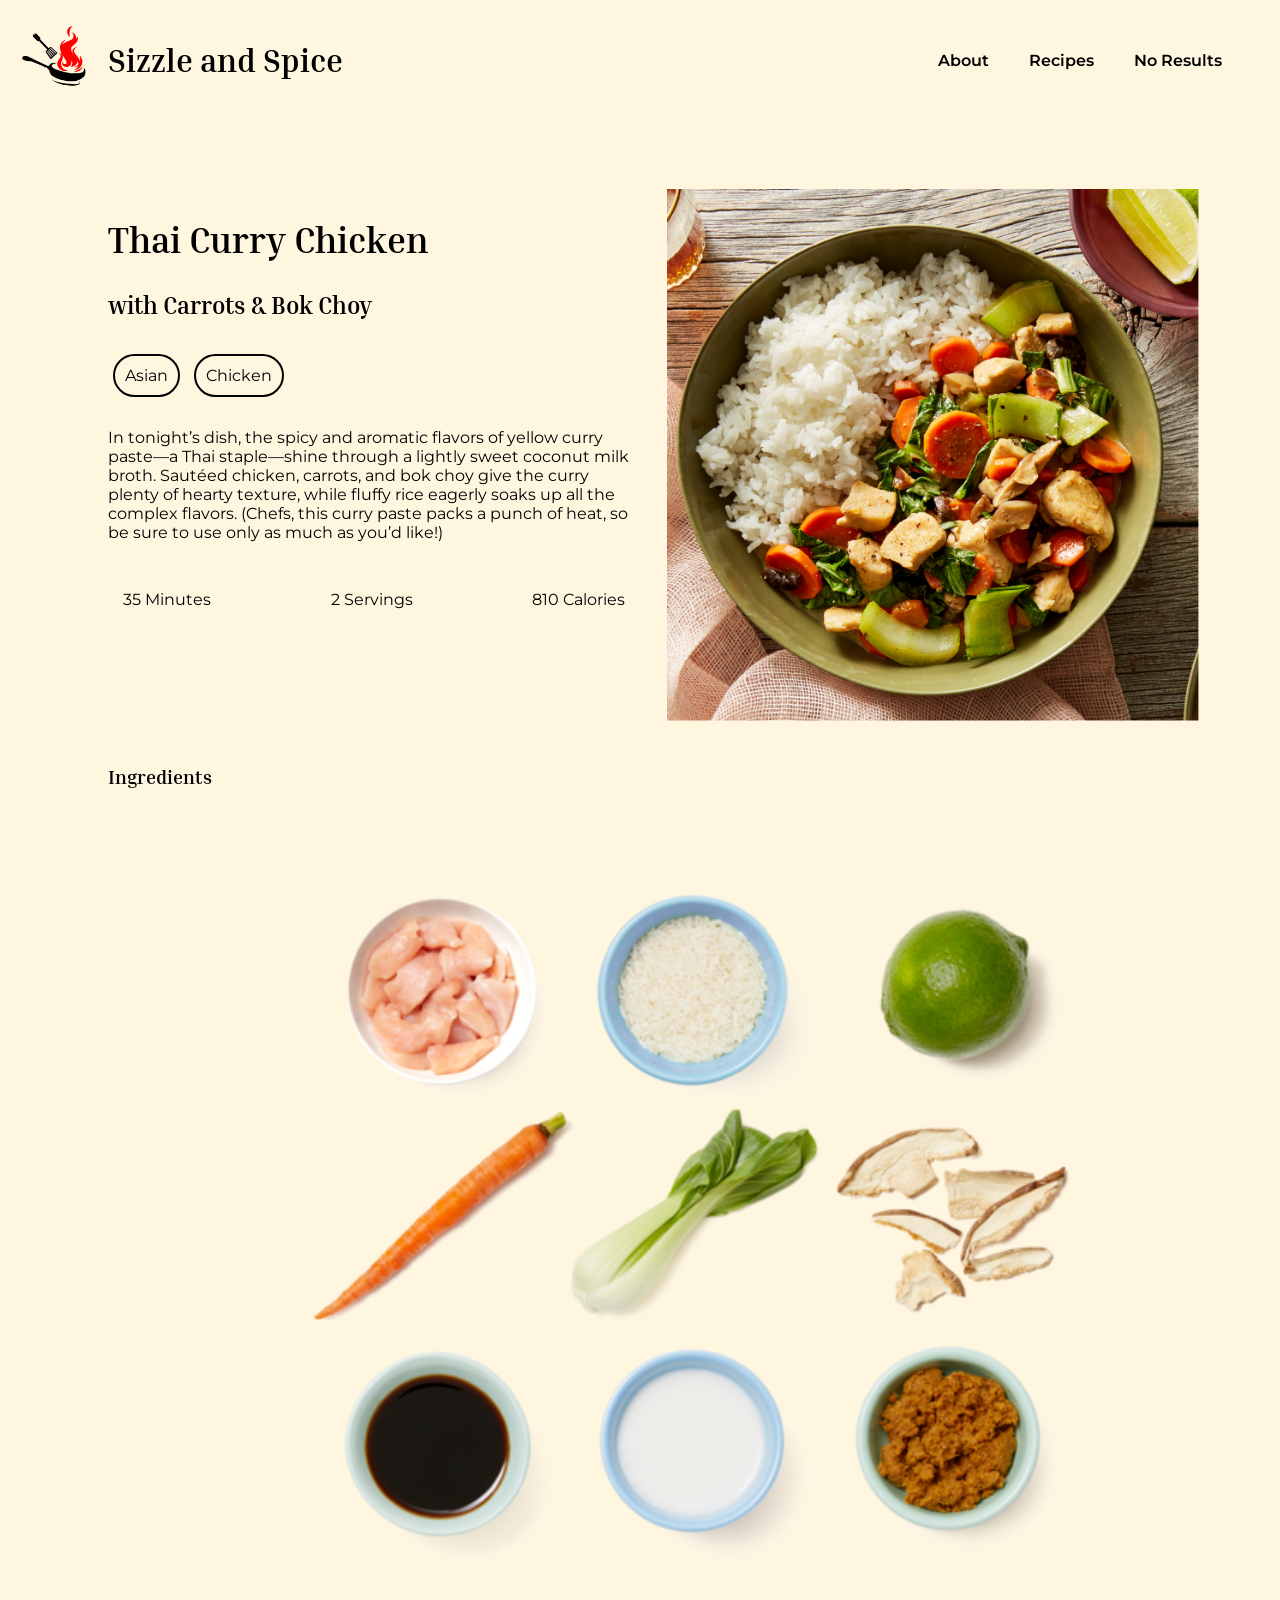
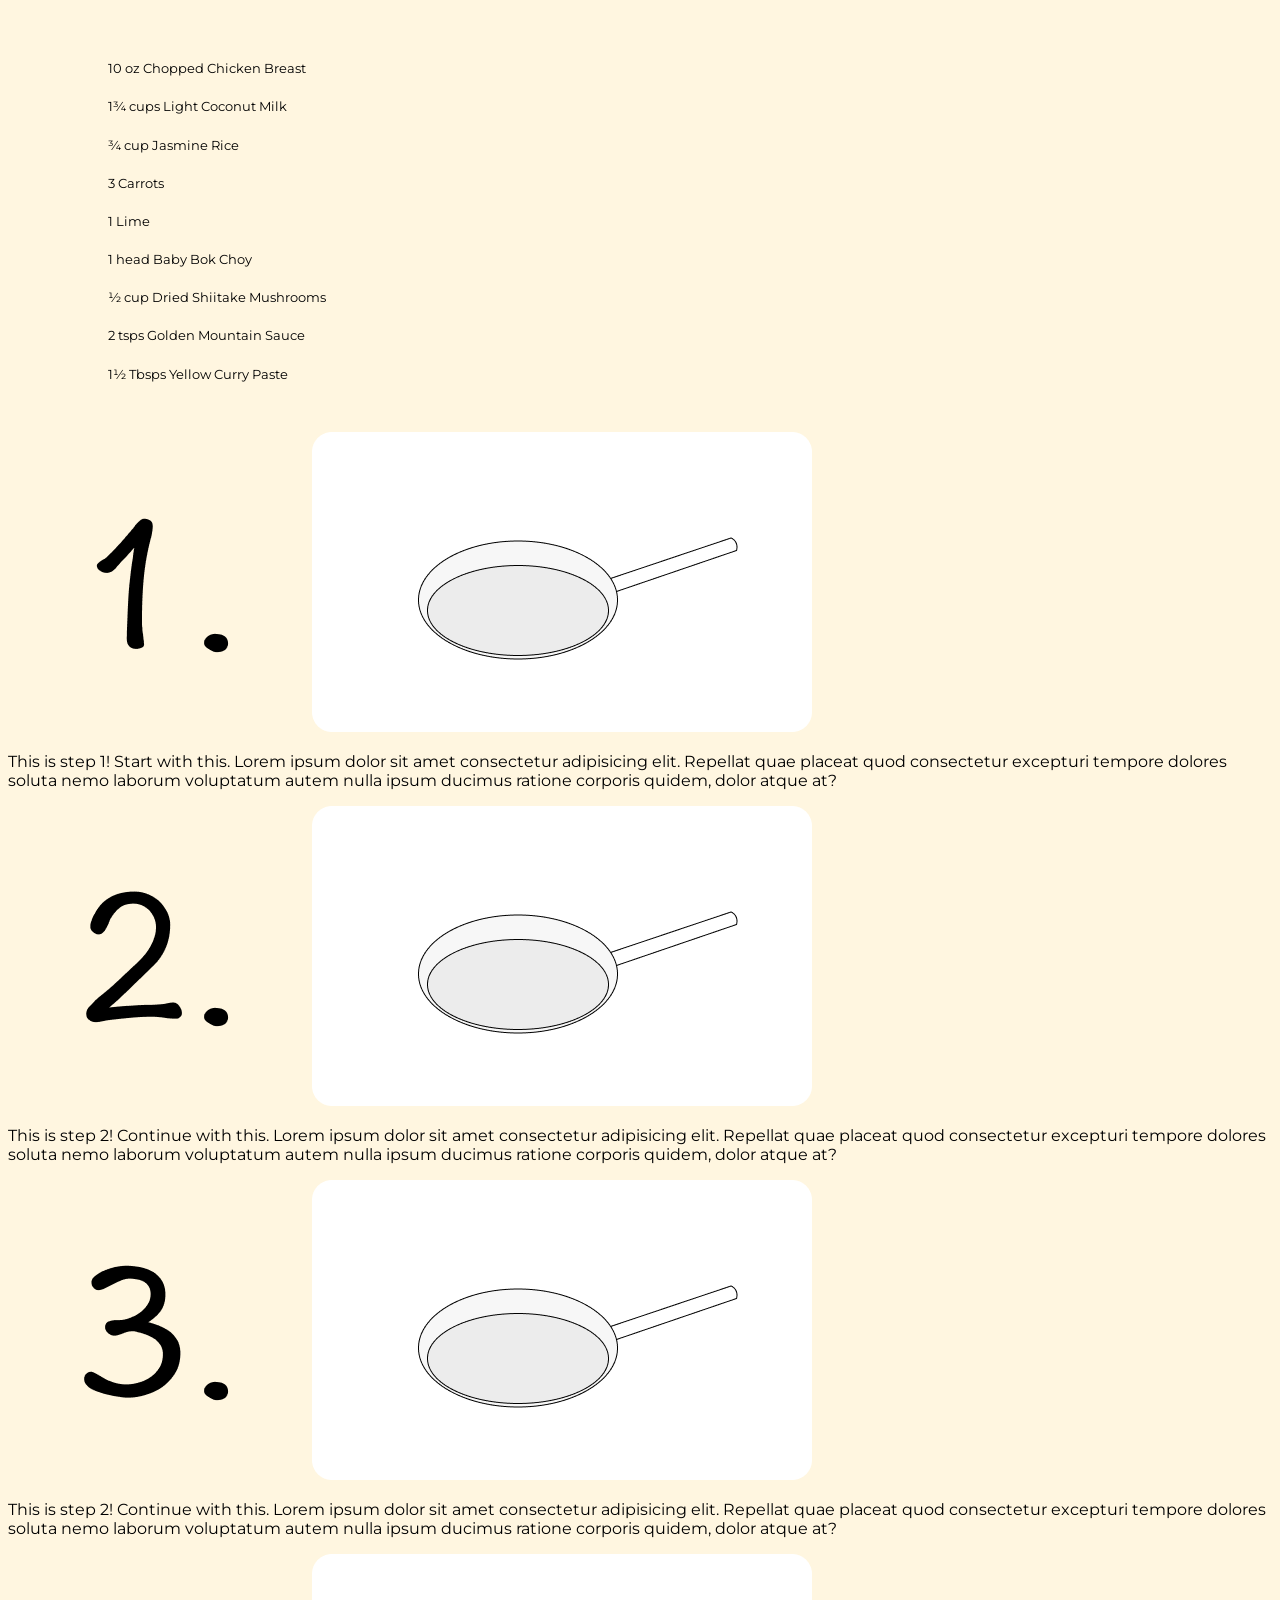
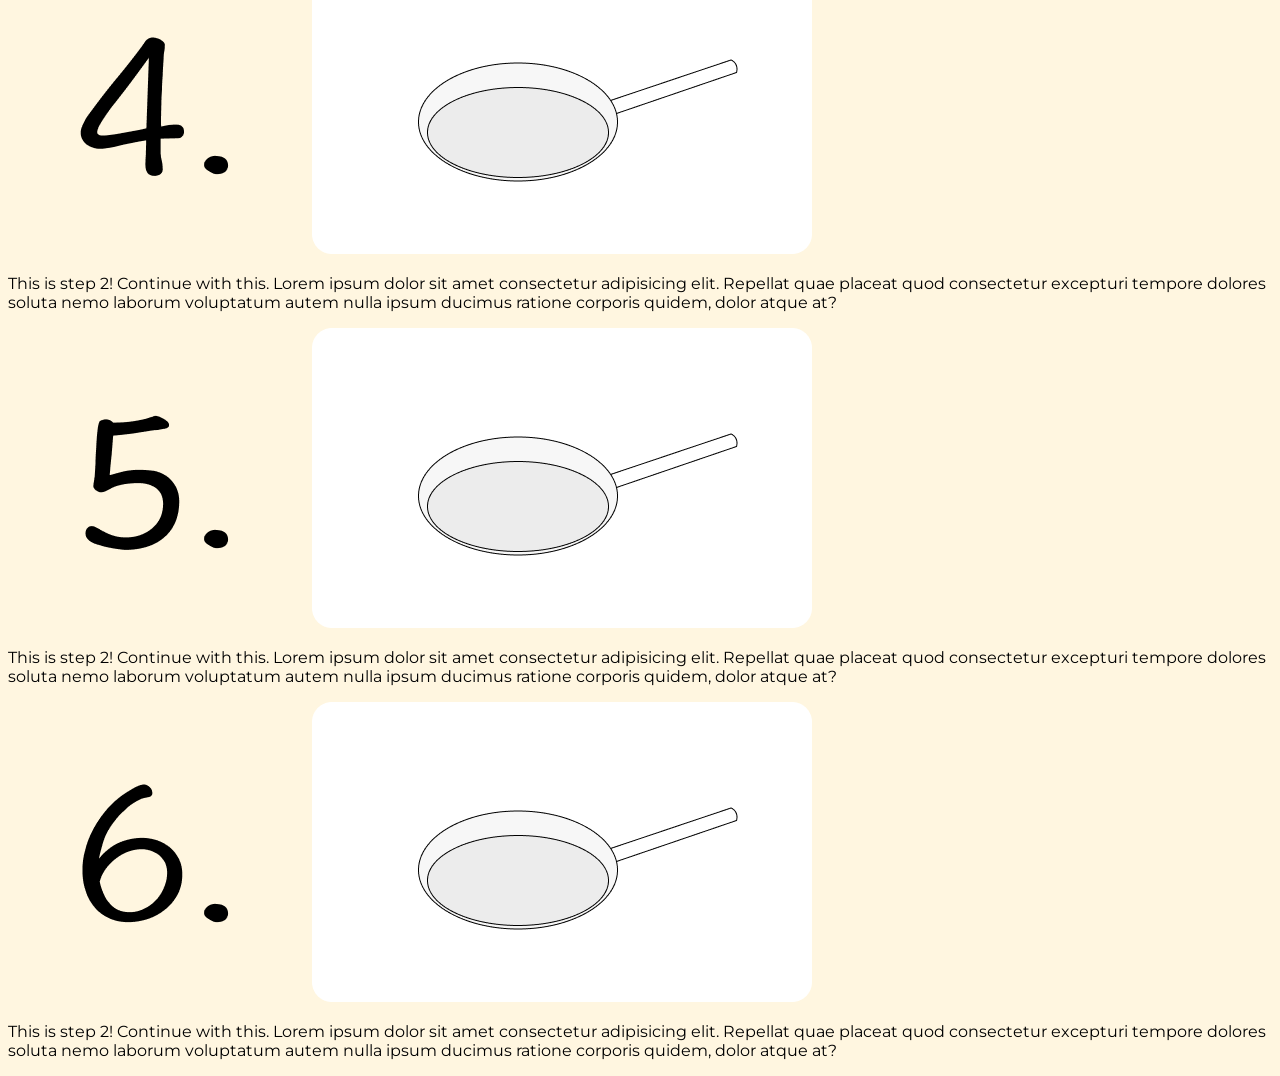
==== recipe.html @ 9b59d6c6 "update recipe.html" ====
<!DOCTYPE html>
<html lang="en">
<head>
    <meta charset="UTF-8">
    <meta name="viewport" content="width=device-width, initial-scale=1.0">
    <title>Recipe Page</title>
    <link rel="stylesheet" href="styles.css">
    <link rel="preconnect" href="https://fonts.googleapis.com">
    <link rel="preconnect" href="https://fonts.gstatic.com" crossorigin>
    <link href="https://fonts.googleapis.com/css2?family=Inria+Serif:ital,wght@0,300;0,400;0,700;1,300;1,400;1,700&family=Montserrat:ital,wght@0,100..900;1,100..900&family=Open+Sans:ital,wght@0,300..800;1,300..800&family=Raleway:ital,wght@0,100..900;1,100..900&family=Roboto:ital,wght@0,100;0,300;0,400;0,500;0,700;0,900;1,100;1,300;1,400;1,500;1,700;1,900&display=swap" rel="stylesheet">
</head>
<body>
    <header>
        <a href="index.html">
            <img src="assets/frying-pan-logo.png" alt="Website Logo" style="width:100px; height:auto;" class="logo">
        </a>
        <h1>Sizzle and Spice</h1>
        <nav>
            <a href="help.html">About</a>
            <a href="recipe.html">Recipes</a>
            <a href="search.html">No Results</a>
            <a href="filter"></a>
        </nav id="nav-menu">
        <button id="hamburger">
            <img src="assets/hamburger-menu.png" alt="Menu" style="width: 30px; height: 30px;">
        </button>
    </header>


    <section class="recipe-info">
        <div class="hero-and-info">
            <div class="side-info">
                <h1 class="title"> Thai Curry Chicken </h1>
                <h2 class="subtitle"> with Carrots & Bok Choy </h2>
                <h4 class="cuisine">Asian</h4>
                <h4 class="protein">Chicken</h4>
                <p class="description">In tonight’s dish, the spicy and aromatic flavors of yellow curry paste—a Thai staple—shine through a lightly sweet coconut milk broth. Sautéed chicken, carrots, and bok choy give the curry plenty of hearty texture, while fluffy rice eagerly soaks up all the complex flavors. (Chefs, this curry paste packs a punch of heat, so be sure to use only as much as you’d like!)</p>
                <div class="extra-info">
                    <h4>35 Minutes</h4>
                    <h4>2 Servings</h4>
                    <h4>810 Calories</h4>
                </div>
            </div>
            <img src="assets/Thai-Curry-Chicken-hi-res.jpg" alt="Thai-Curry-Chicken">
        </div>
        
        <div class="ingredients"></div>
            <h3>Ingredients</h3>
            <img src="assets/ingredients.png" alt="ingredients">
            <h5> 10 oz Chopped Chicken Breast </h5>
            <h5> 1¾ cups Light Coconut Milk </h5>
            <h5> ¾ cup Jasmine Rice </h5>
            <h5> 3 Carrots </h5>
            <h5> 1 Lime </h5>
            <h5> 1 head Baby Bok Choy </h5>
            <h5> ½ cup Dried Shiitake Mushrooms </h5>
            <h5> 2 tsps Golden Mountain Sauce </h5>
            <h5> 1½ Tbsps Yellow Curry Paste </h5>
        </div>
    </section>

    <section class="recipe-instructions">
        <div class="steps">
            <img src="assets/number-1.png" alt="step 1">
            <img src="assets/steps.png" alt="image of step">
            <p>
                This is step 1! Start with this.
                Lorem ipsum dolor sit amet consectetur adipisicing elit. Repellat quae placeat quod consectetur excepturi tempore dolores soluta nemo laborum voluptatum autem nulla ipsum ducimus ratione corporis quidem, dolor atque at?
            </p>
        </div>
        <div class="steps">
            <img src="assets/number-2.png" alt="step 2">
            <img src="assets/steps.png" alt="image of step">
            <p>
                This is step 2! Continue with this.
                Lorem ipsum dolor sit amet consectetur adipisicing elit. Repellat quae placeat quod consectetur excepturi tempore dolores soluta nemo laborum voluptatum autem nulla ipsum ducimus ratione corporis quidem, dolor atque at?
            </p>
        </div>
        <div class="steps">
            <img src="assets/number-3.png" alt="step 3">
            <img src="assets/steps.png" alt="image of step">
            <p>
                This is step 2! Continue with this.
                Lorem ipsum dolor sit amet consectetur adipisicing elit. Repellat quae placeat quod consectetur excepturi tempore dolores soluta nemo laborum voluptatum autem nulla ipsum ducimus ratione corporis quidem, dolor atque at?
            </p>
        </div>
        <div class="steps">
            <img src="assets/number-4.png" alt="step 4">
            <img src="assets/steps.png" alt="image of step">
            <p>
                This is step 2! Continue with this.
                Lorem ipsum dolor sit amet consectetur adipisicing elit. Repellat quae placeat quod consectetur excepturi tempore dolores soluta nemo laborum voluptatum autem nulla ipsum ducimus ratione corporis quidem, dolor atque at?
            </p>
        </div>
        <div>
            <img src="assets/number-5.png" alt="step 5">
            <img src="assets/steps.png" alt="image of step">
            <p>
                This is step 2! Continue with this.
                Lorem ipsum dolor sit amet consectetur adipisicing elit. Repellat quae placeat quod consectetur excepturi tempore dolores soluta nemo laborum voluptatum autem nulla ipsum ducimus ratione corporis quidem, dolor atque at?
            </p>
        </div>
        <div>
            <img src="assets/number-6.png" alt="step 6">
            <img src="assets/steps.png" alt="image of step">
            <p>
                This is step 2! Continue with this.
                Lorem ipsum dolor sit amet consectetur adipisicing elit. Repellat quae placeat quod consectetur excepturi tempore dolores soluta nemo laborum voluptatum autem nulla ipsum ducimus ratione corporis quidem, dolor atque at?
            </p>
        </div>
    </section>
    


</body>
</html>
---- styles.css ----
/* Fonts */
.inria-serif-light {
    font-family: "Inria Serif", serif;
    font-weight: 300;
    font-style: normal;
}
.inria-serif-regular {
    font-family: "Inria Serif", serif;
    font-weight: 400;
    font-style: normal;
}
.inria-serif-bold {
    font-family: "Inria Serif", serif;
    font-weight: 700;
    font-style: normal;
}
.inria-serif-light-italic {
    font-family: "Inria Serif", serif;
    font-weight: 300;
    font-style: italic;
}
.inria-serif-regular-italic {
    font-family: "Inria Serif", serif;
    font-weight: 400;
    font-style: italic;
}
.inria-serif-bold-italic {
    font-family: "Inria Serif", serif;
    font-weight: 700;
    font-style: italic;
}


/* Colors */
:root {
    --chili:#930808;
    --turmeric: #EFAB00;
    --saffron: #D06501;
    --rice: #FAFAFA;
    --charcoal: #2D2D2D;
    --pepper: #000000;
    --aloo: #FFF6E0;
}

/* Header or Website Framework */


/* Recipe Cards */

body {
    background-color: var(--aloo);

}

h1, h2, h3{
    font-family: "Inria Serif";
}

h4, h5, p, button {
    font-family: "Montserrat";
    font-weight: 400;
    /* font-family: "Roboto"; */
    /* font-family: "Raleway"; */
}

.recipe.row{
    display: grid;
    grid-template-rows: auto;
    justify-content: center;
    margin: 0 10px;
}
.recipe-card{
    border: 2px;
    color: var(--rice);
    font-family: "Inria";
    background-color: var(--turmeric);
    border-color: var(--chili);
    width: 300px;
    height: 400px;
    border-radius: 20px;
    box-shadow: 0px 8px 16px rgba(0, 0, 0, 0.2);
    display: grid;
    justify-items: center;
    margin: 
    /* display: flex;
    justify-content: center;
    flex-direction: column; 
    flex-wrap: wrap;*/
}

.recipe-card img {
    width: 100%;
    height: auto;
    border-radius: 20px;
    padding: 0px;
    /* if wanting border, make width 95% and padding 5px */
}

.recipe-card h3{
    font-size: 700;
}

.recipe-card-title {
    line-height: 5px;
}

.card-image img{
    width: 300px;
    height: auto;
}

button {
    background-color: var(--chili);
    color: var(--rice);
    border-color: var(--rice);
    border-radius: 20px;
    padding: 3%;
    /* display: flex;
    align-items: center;
    justify-content: center; */
}


header {
    color: var(--pepper);
    display: flex;
    justify-content: space-between;
    align-items: center;
    position: sticky;
}

nav {
    font-family: "Inria";
    text-decoration: none;
    display: flex;
    align-items: baseline;
    justify-content: flex-end;
    gap: 20px;
}

header h1 {
    display: flex;
    align-items: center;
}


header a {
    text-decoration: none; 
    font-family: "Montserrat";
    font-weight: 600;
    font-size: 700;
    color: var(--pepper);
}

header nav {
    display: flex;
    gap: 20px; /* Space between each link */
    margin-left: auto;
}

header nav a:hover {
    color: var(--chili);
}

header nav a {
    padding: 5px 10px;
    transition: color 0.2s ease;
}


#hamburger {
    background-color: var(--aloo);
    border-style: none;
    color: var(--rice);
    border-color: var(--rice);
    border-radius: 20px;
    padding: 3%;
    display: none;
    background: none;
    border: none;
    cursor: pointer;
}


#nav-menu {
    display: flex;
    gap: 20px;
    transition: max-height 0.3s ease-in-out;
    overflow: hidden;
    max-height: 100px; /* Set a max-height to restrict when open */
}

#nav-menu.collapsed {
    max-height: 0; /* Collapse the menu */
}

/* Media Queries */

/* Mobile view */
@media (max-width: 768px) {
    #hamburger {
        display: block;
    }

    #nav-menu {
        flex-direction: column; /* Stack links vertically */
        max-height: 0; /* Start collapsed */
    /* #nav-menu {
        display: none; /* Hide regular nav links on mobile */
        /* flex-direction: column; /* Stack links vertically */
        /* position: absolute;
        top: 60px;
        right: 0;
        background-color: white;
        padding: 10px;
        box-shadow: 0 2px 10px rgba(0, 0, 0, 0.1); */
    }

    #nav-menu.show {
      display: flex; /* Show menu when active */
    }

    nav a {
        padding: 10px 20px;
    }
}


/* Recipe HTML Page */

.recipe-info {
    /* background-color: var(--rice); */
    margin: 50px 100px;
}

/* Can I make these IDs or should I just keep these as Classes? */

.title {
    font-size: 36px;
    margin-top: none;
}

.subtitle {
    font-size: 24px;
}

.cuisine, .protein {
    border: 2px solid var(--pepper);
    padding: 10px;
    margin: 15px 5px;
    border-radius: 25px;
    display: inline-block;
    justify-self: center;
}

.description {

}

.recipe-info img{
    width: 100%;
    border-radius: 20px;
    height: auto;
    display: grid;
    /* justify-content: flex-end; */
    padding: 5%;
    /* margin: 0 32px 32px; */
}


.hero-and-info {
    display: grid;
    justify-content: space-between;
    grid-template-columns: 1fr 1fr;
}

.extra-info {
    display: flex;
    padding: 10px;
    margin: 15px 5px;
    justify-content: space-between;
}

.side-info {
    margin-top: 5%;
}
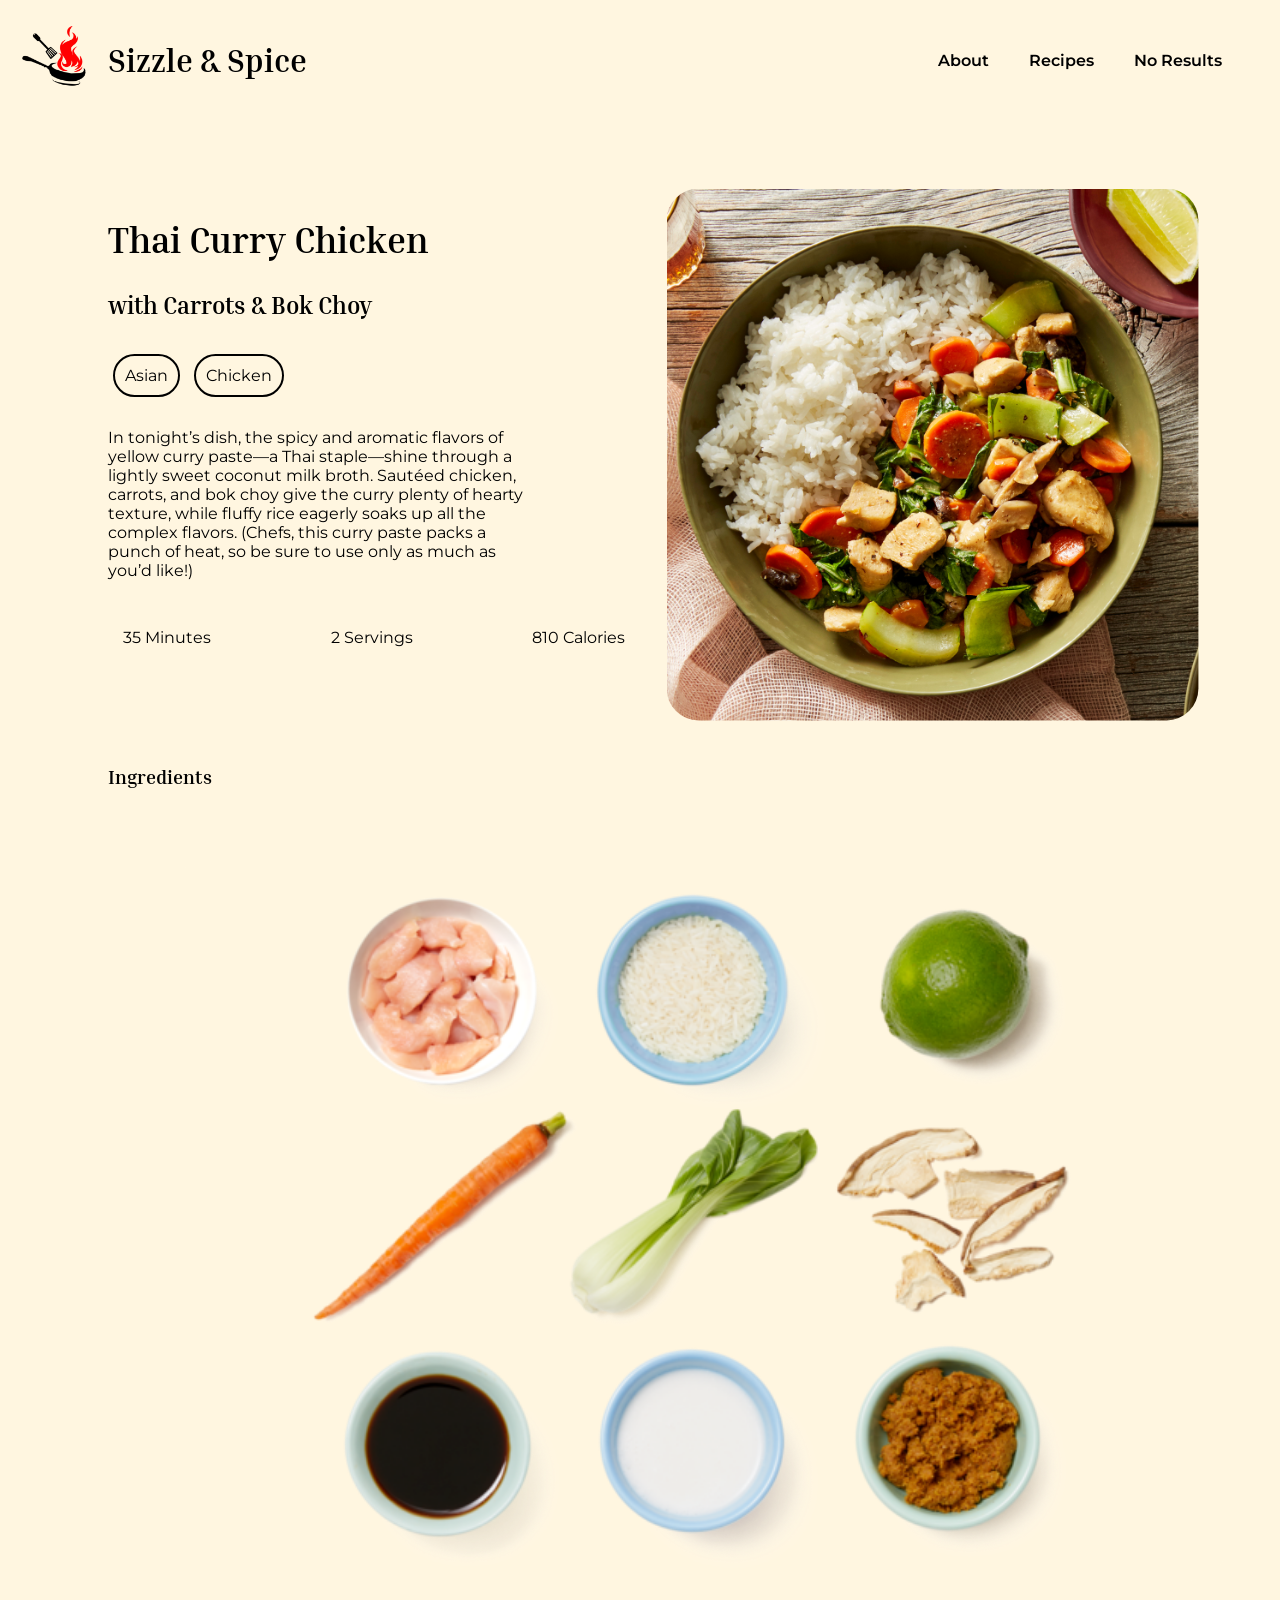
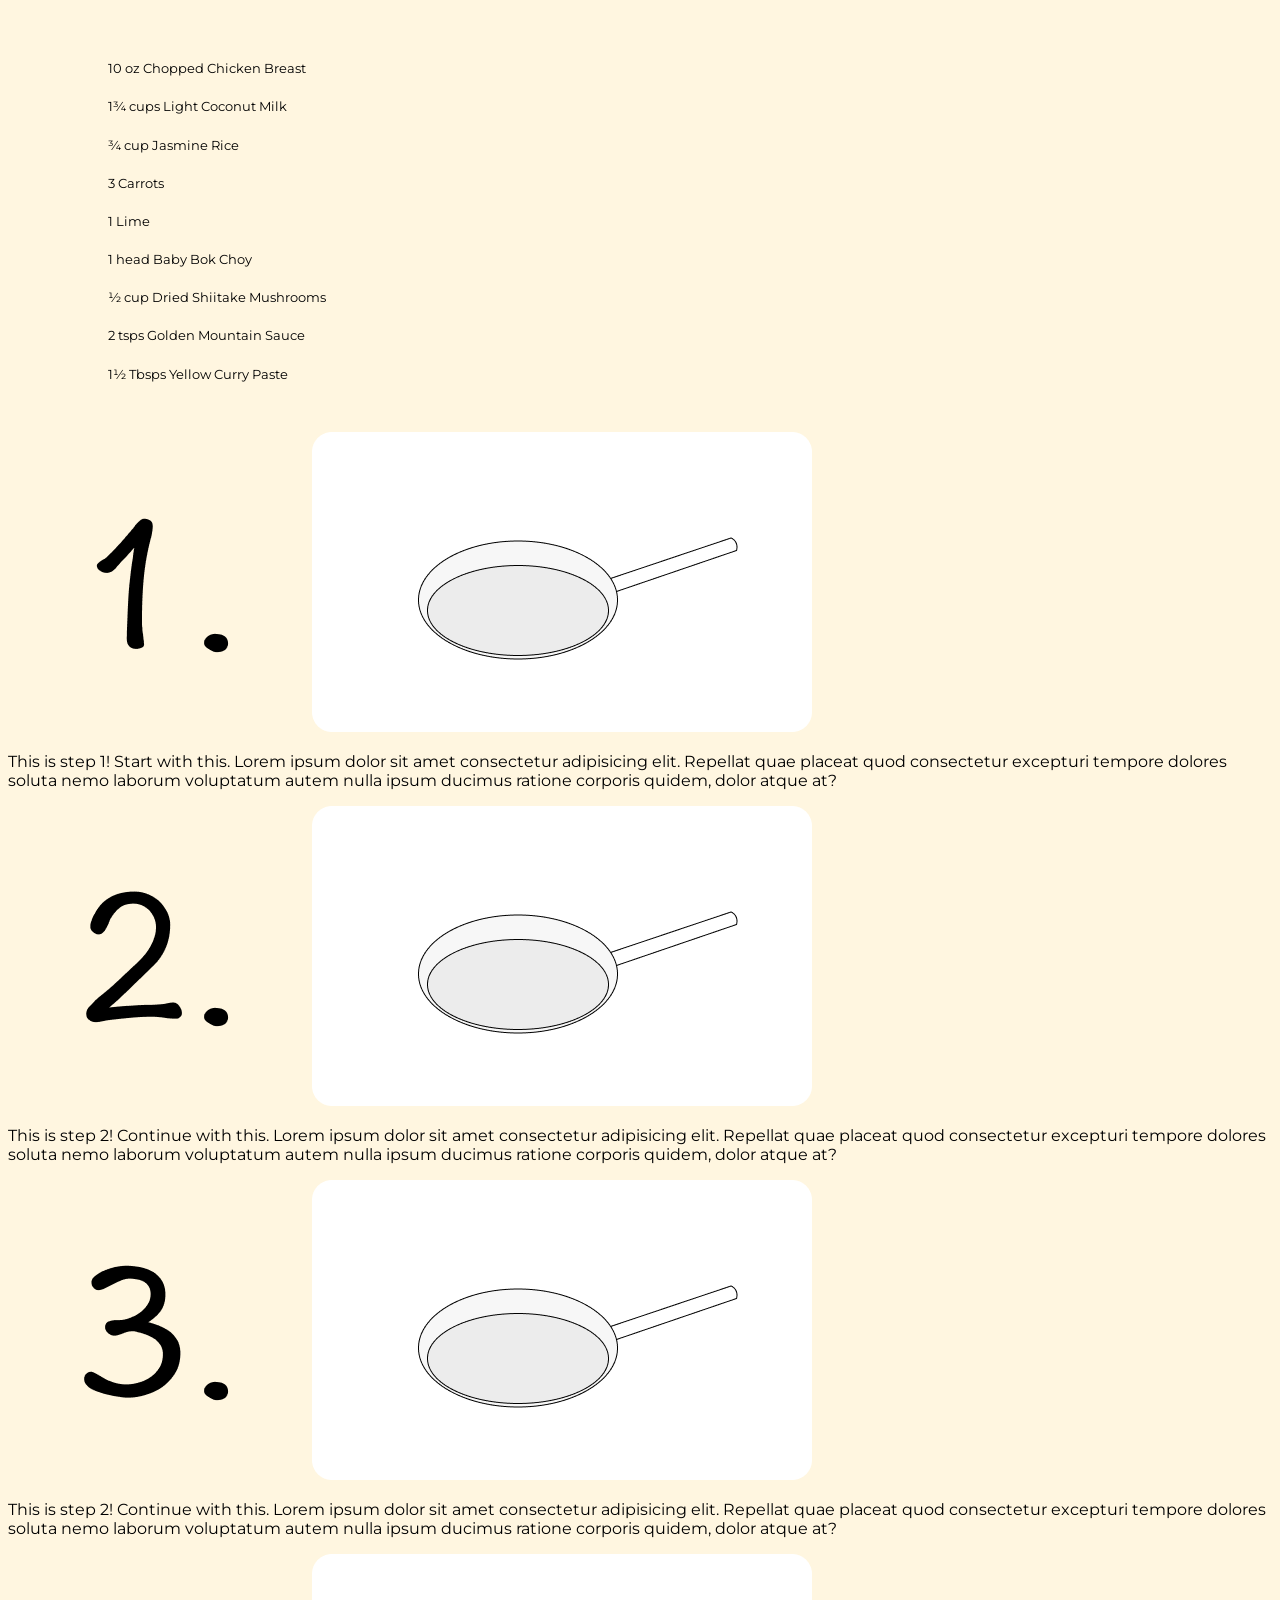
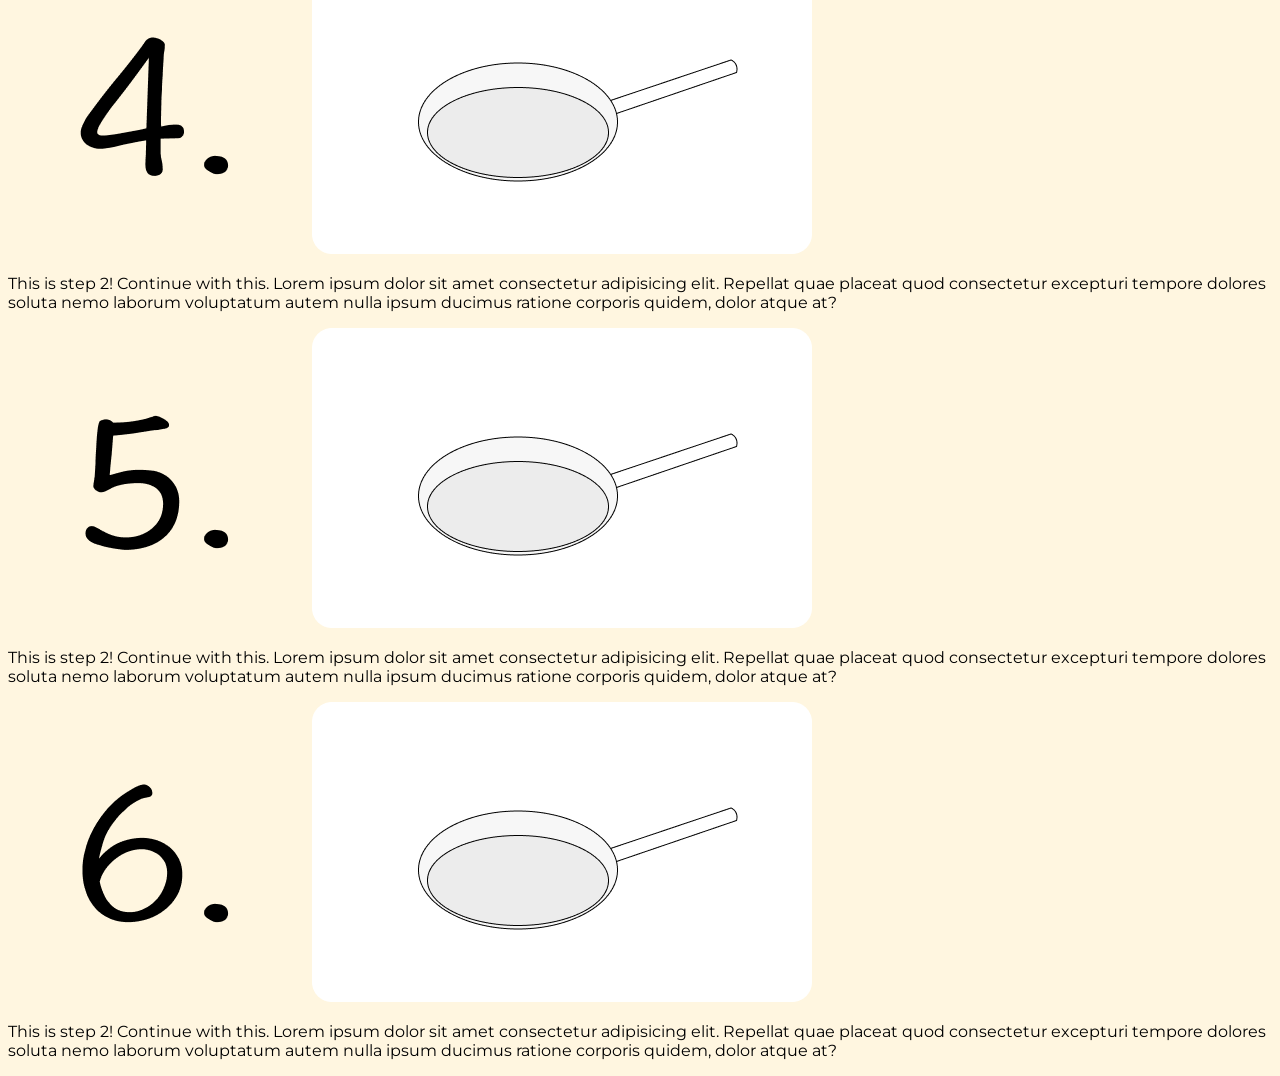
==== commit 805abee6: "update" ====
--- a/recipe.html
+++ b/recipe.html
@@ -14,7 +14,7 @@
         <a href="index.html">
             <img src="assets/frying-pan-logo.png" alt="Website Logo" style="width:100px; height:auto;" class="logo">
         </a>
-        <h1>Sizzle and Spice</h1>
+        <h1>Sizzle & Spice</h1>
         <nav>
             <a href="help.html">About</a>
             <a href="recipe.html">Recipes</a>
--- a/styles.css
+++ b/styles.css
@@ -254,12 +254,12 @@
 }
 
 .description {
-
+    margin-right: 20%;
 }
 
 .recipe-info img{
     width: 100%;
-    border-radius: 20px;
+    border-radius: 10%;
     height: auto;
     display: grid;
     /* justify-content: flex-end; */
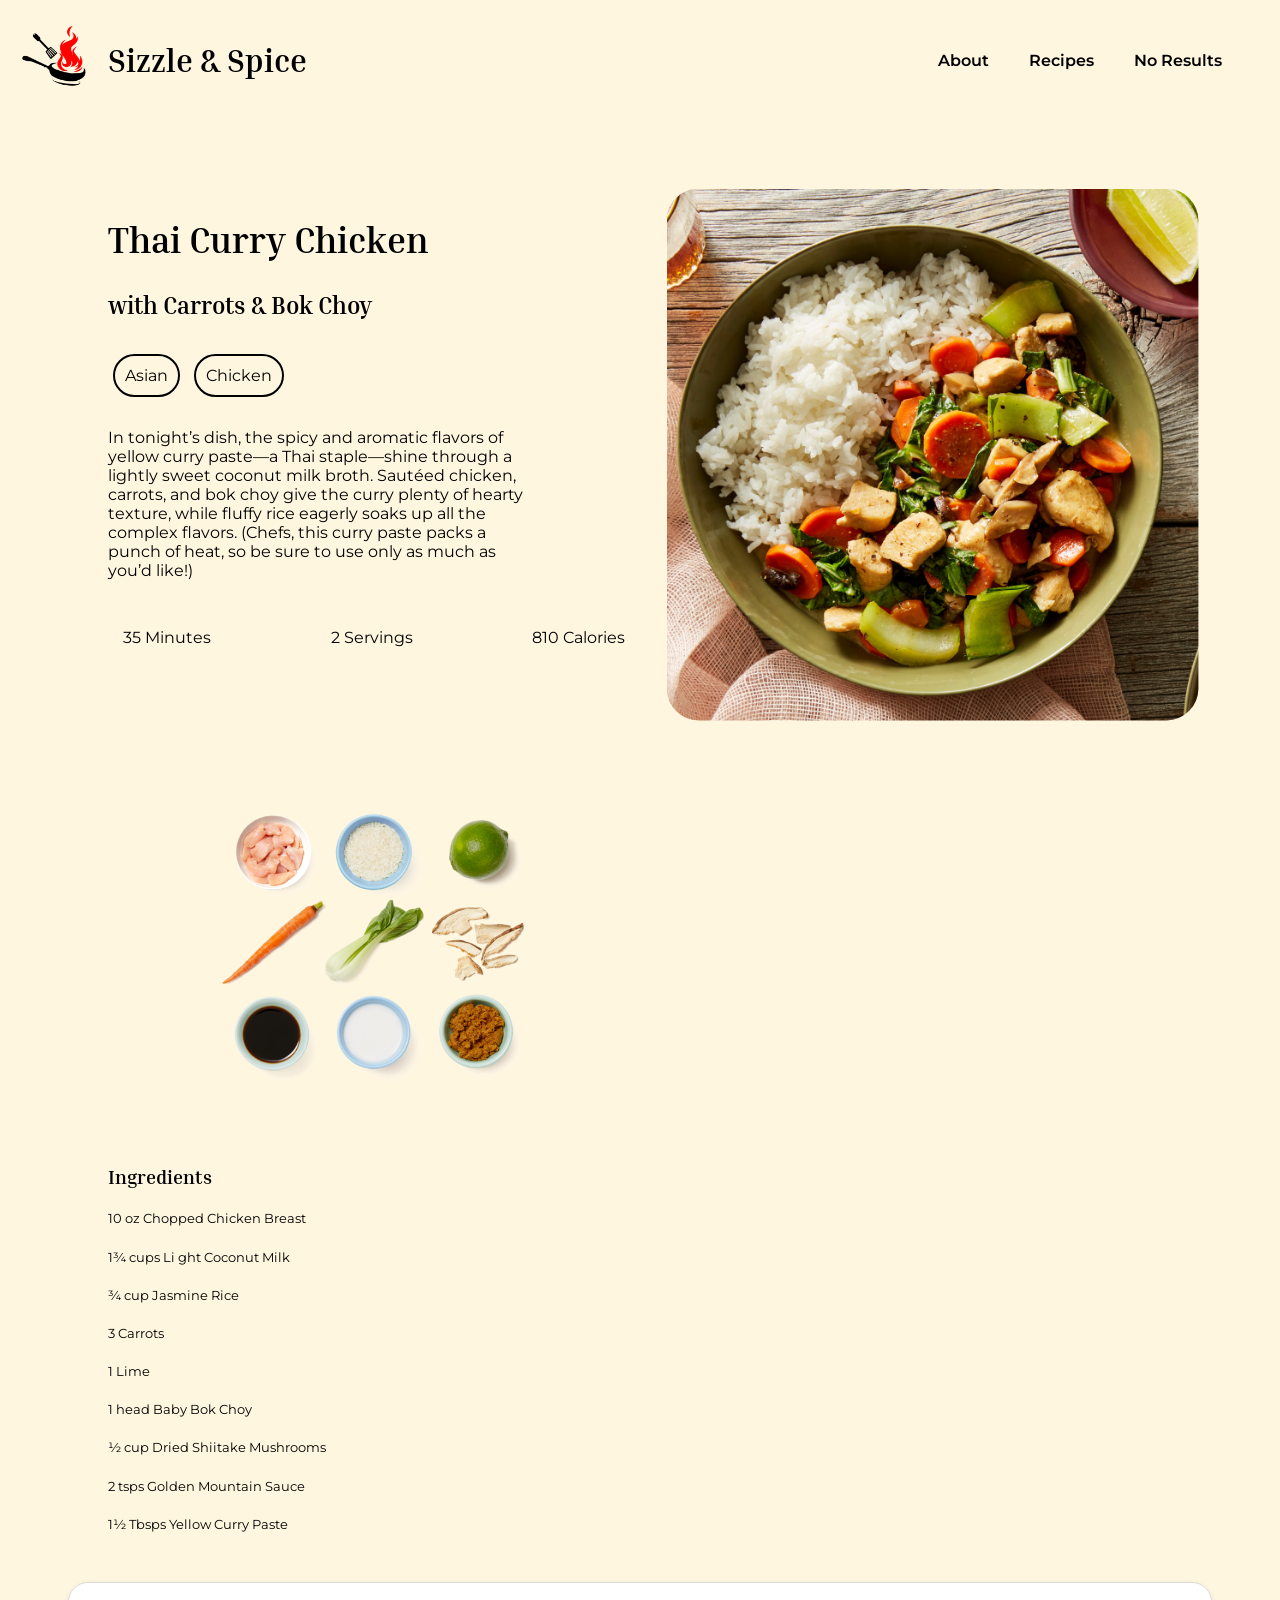
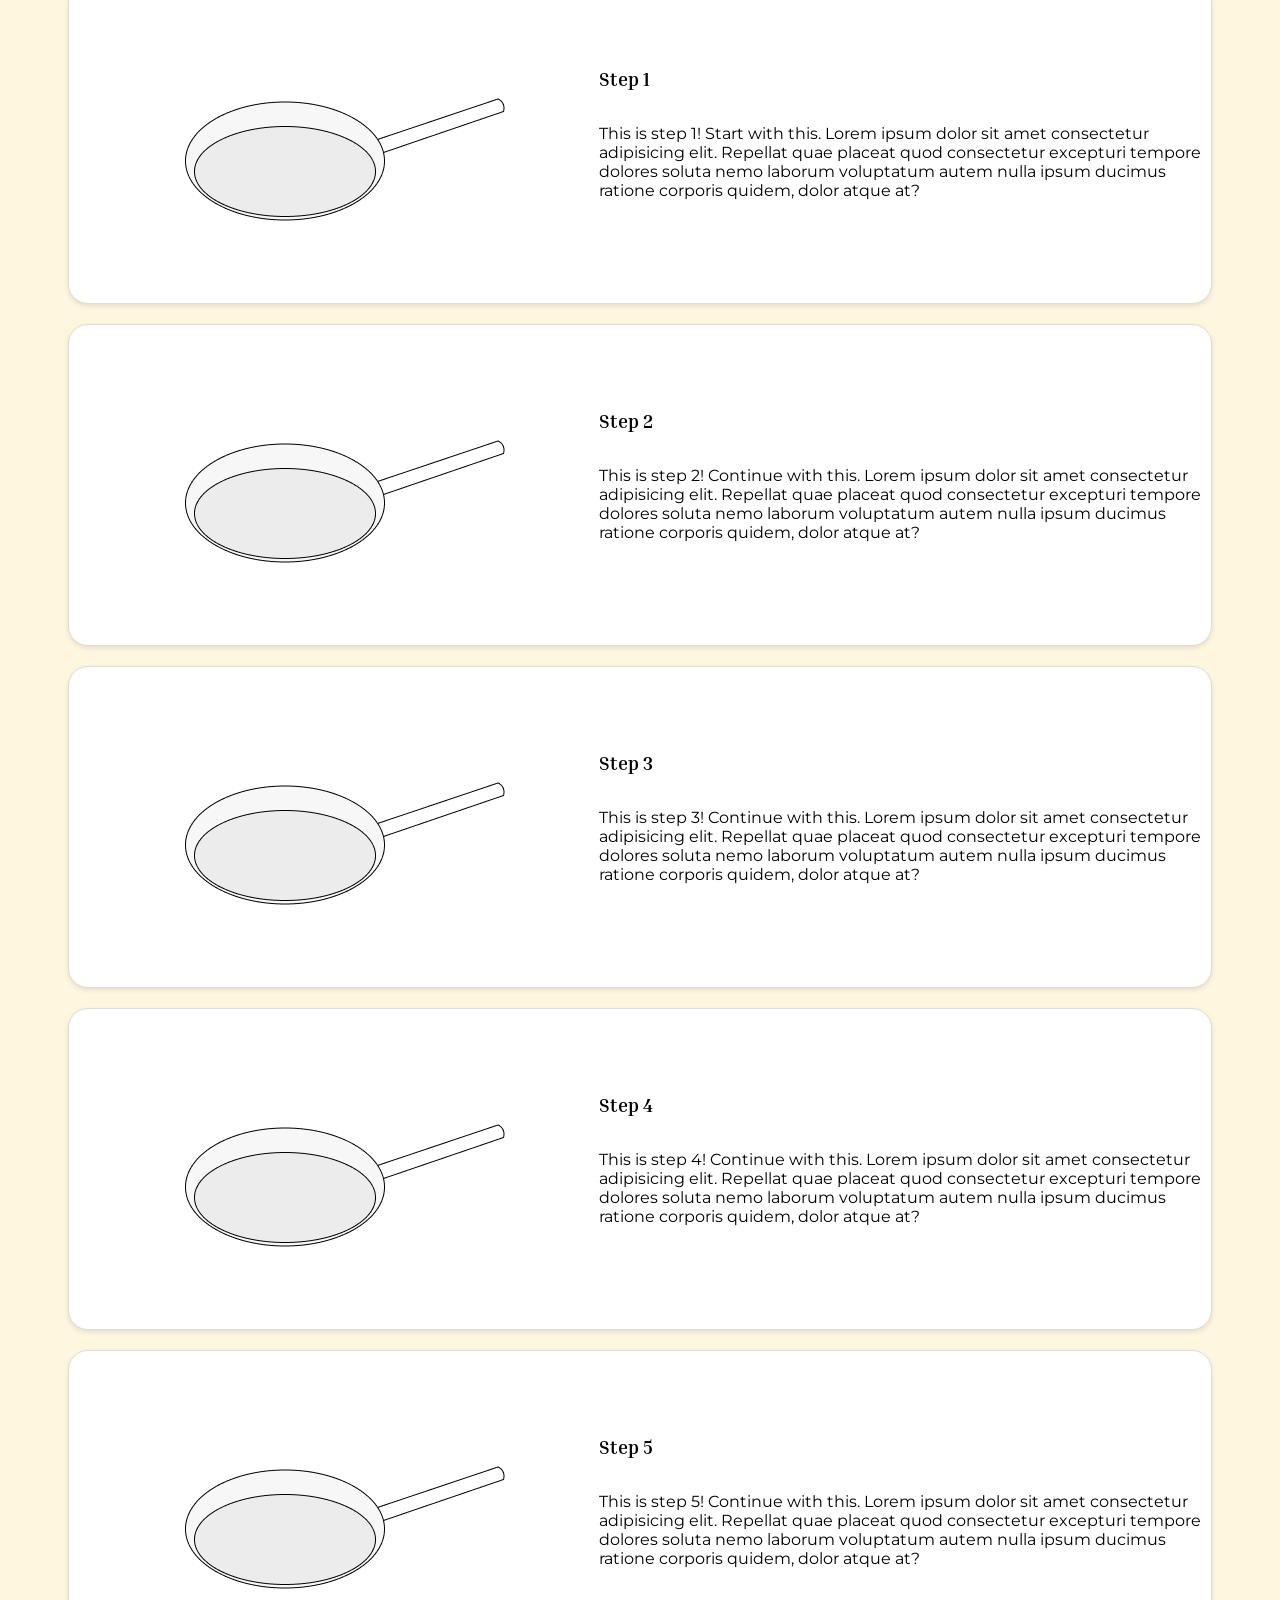
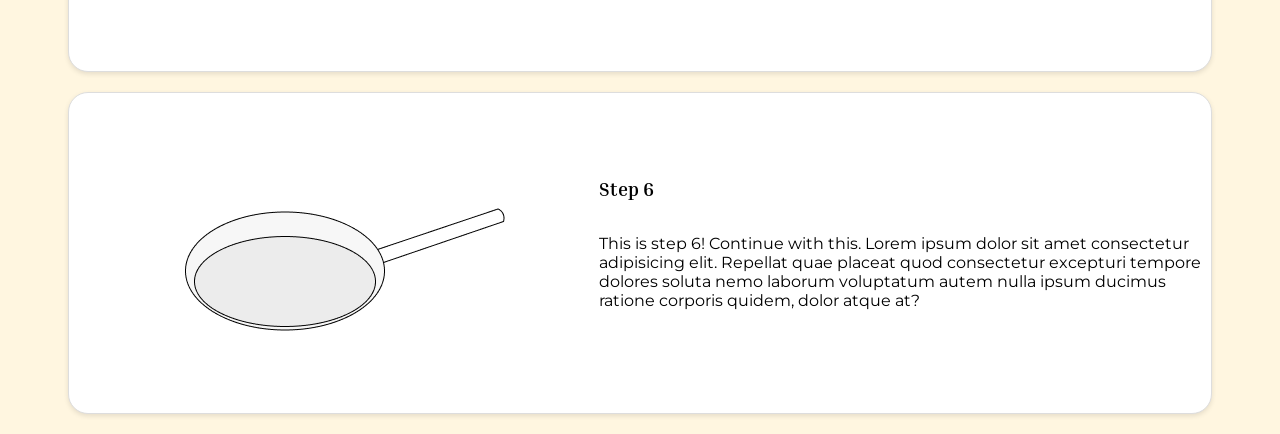
==== commit 1d4eabd4: "update recipe" ====
--- a/recipe.html
+++ b/recipe.html
@@ -44,73 +44,84 @@
             <img src="assets/Thai-Curry-Chicken-hi-res.jpg" alt="Thai-Curry-Chicken">
         </div>
         
-        <div class="ingredients"></div>
-            <h3>Ingredients</h3>
-            <img src="assets/ingredients.png" alt="ingredients">
-            <h5> 10 oz Chopped Chicken Breast </h5>
-            <h5> 1¾ cups Light Coconut Milk </h5>
-            <h5> ¾ cup Jasmine Rice </h5>
-            <h5> 3 Carrots </h5>
-            <h5> 1 Lime </h5>
-            <h5> 1 head Baby Bok Choy </h5>
-            <h5> ½ cup Dried Shiitake Mushrooms </h5>
-            <h5> 2 tsps Golden Mountain Sauce </h5>
-            <h5> 1½ Tbsps Yellow Curry Paste </h5>
+        <div class="hero-and-info"></div>
+            <div>
+                <img src="assets/ingredients.png" alt="ingredients" class="ing-image">
+            </div>
+            <div>
+                <h3>Ingredients</h3>
+                <h5> 10 oz Chopped Chicken Breast </h5>
+                <h5> 1¾ cups Li ght Coconut Milk </h5>
+                <h5> ¾ cup Jasmine Rice </h5>
+                <h5> 3 Carrots </h5>
+                <h5> 1 Lime </h5>
+                <h5> 1 head Baby Bok Choy </h5>
+                <h5> ½ cup Dried Shiitake Mushrooms </h5>
+                <h5> 2 tsps Golden Mountain Sauce </h5>
+                <h5> 1½ Tbsps Yellow Curry Paste </h5>
+            </div>
         </div>
     </section>
-
     <section class="recipe-instructions">
         <div class="steps">
-            <img src="assets/number-1.png" alt="step 1">
             <img src="assets/steps.png" alt="image of step">
-            <p>
-                This is step 1! Start with this.
-                Lorem ipsum dolor sit amet consectetur adipisicing elit. Repellat quae placeat quod consectetur excepturi tempore dolores soluta nemo laborum voluptatum autem nulla ipsum ducimus ratione corporis quidem, dolor atque at?
-            </p>
+            <div class="text-content">
+                <h3>Step 1</h3>
+                <p>
+                    This is step 1! Start with this.
+                    Lorem ipsum dolor sit amet consectetur adipisicing elit. Repellat quae placeat quod consectetur excepturi tempore dolores soluta nemo laborum voluptatum autem nulla ipsum ducimus ratione corporis quidem, dolor atque at?
+                </p>
+            </div>
         </div>
         <div class="steps">
-            <img src="assets/number-2.png" alt="step 2">
             <img src="assets/steps.png" alt="image of step">
-            <p>
-                This is step 2! Continue with this.
-                Lorem ipsum dolor sit amet consectetur adipisicing elit. Repellat quae placeat quod consectetur excepturi tempore dolores soluta nemo laborum voluptatum autem nulla ipsum ducimus ratione corporis quidem, dolor atque at?
-            </p>
+            <div class="text-content">
+                <h3>Step 2</h3>
+                <p>
+                    This is step 2! Continue with this.
+                    Lorem ipsum dolor sit amet consectetur adipisicing elit. Repellat quae placeat quod consectetur excepturi tempore dolores soluta nemo laborum voluptatum autem nulla ipsum ducimus ratione corporis quidem, dolor atque at?
+                </p>
+            </div>
         </div>
         <div class="steps">
-            <img src="assets/number-3.png" alt="step 3">
             <img src="assets/steps.png" alt="image of step">
-            <p>
-                This is step 2! Continue with this.
-                Lorem ipsum dolor sit amet consectetur adipisicing elit. Repellat quae placeat quod consectetur excepturi tempore dolores soluta nemo laborum voluptatum autem nulla ipsum ducimus ratione corporis quidem, dolor atque at?
-            </p>
+            <div class="text-content">
+                <h3>Step 3</h3>
+                <p>
+                    This is step 3! Continue with this.
+                    Lorem ipsum dolor sit amet consectetur adipisicing elit. Repellat quae placeat quod consectetur excepturi tempore dolores soluta nemo laborum voluptatum autem nulla ipsum ducimus ratione corporis quidem, dolor atque at?
+                </p>
+            </div>
         </div>
         <div class="steps">
-            <img src="assets/number-4.png" alt="step 4">
             <img src="assets/steps.png" alt="image of step">
-            <p>
-                This is step 2! Continue with this.
-                Lorem ipsum dolor sit amet consectetur adipisicing elit. Repellat quae placeat quod consectetur excepturi tempore dolores soluta nemo laborum voluptatum autem nulla ipsum ducimus ratione corporis quidem, dolor atque at?
-            </p>
+            <div class="text-content">
+                <h3>Step 4</h3>
+                <p>
+                    This is step 4! Continue with this.
+                    Lorem ipsum dolor sit amet consectetur adipisicing elit. Repellat quae placeat quod consectetur excepturi tempore dolores soluta nemo laborum voluptatum autem nulla ipsum ducimus ratione corporis quidem, dolor atque at?
+                </p>
+            </div>
         </div>
-        <div>
-            <img src="assets/number-5.png" alt="step 5">
+        <div class="steps">
             <img src="assets/steps.png" alt="image of step">
-            <p>
-                This is step 2! Continue with this.
-                Lorem ipsum dolor sit amet consectetur adipisicing elit. Repellat quae placeat quod consectetur excepturi tempore dolores soluta nemo laborum voluptatum autem nulla ipsum ducimus ratione corporis quidem, dolor atque at?
-            </p>
+            <div class="text-content">
+                <h3>Step 5</h3>
+                <p>
+                    This is step 5! Continue with this.
+                    Lorem ipsum dolor sit amet consectetur adipisicing elit. Repellat quae placeat quod consectetur excepturi tempore dolores soluta nemo laborum voluptatum autem nulla ipsum ducimus ratione corporis quidem, dolor atque at?
+                </p>
+            </div>
         </div>
-        <div>
-            <img src="assets/number-6.png" alt="step 6">
+        <div class="steps">
             <img src="assets/steps.png" alt="image of step">
-            <p>
-                This is step 2! Continue with this.
-                Lorem ipsum dolor sit amet consectetur adipisicing elit. Repellat quae placeat quod consectetur excepturi tempore dolores soluta nemo laborum voluptatum autem nulla ipsum ducimus ratione corporis quidem, dolor atque at?
-            </p>
+            <div class="text-content">
+                <h3>Step 6</h3>
+                <p>
+                    This is step 6! Continue with this.
+                    Lorem ipsum dolor sit amet consectetur adipisicing elit. Repellat quae placeat quod consectetur excepturi tempore dolores soluta nemo laborum voluptatum autem nulla ipsum ducimus ratione corporis quidem, dolor atque at?
+                </p>
+            </div>
         </div>
     </section>
-    
-
-
-</body>
-</html>+    
--- a/styles.css
+++ b/styles.css
@@ -225,6 +225,11 @@
     }
 }
 
+@media (max-width: 768px) {
+    .recipes-content {
+        grid-template-columns: 1fr; /* Stacks into one column on smaller screens */
+    }
+}
 
 /* Recipe HTML Page */
 
@@ -257,7 +262,7 @@
     margin-right: 20%;
 }
 
-.recipe-info img{
+.hero-and-info img{
     width: 100%;
     border-radius: 10%;
     height: auto;
@@ -283,4 +288,60 @@
 
 .side-info {
     margin-top: 5%;
+}
+
+.ingredients {
+    display: grid;
+    grid-template-columns: 1fr 1fr;
+    gap: 20px;
+}
+
+.ing-image{
+    width: 40%;
+    border-radius: 10%;
+    height: auto;
+    padding: 5%;
+}
+
+
+
+.recipe-instructions {
+    display: grid; /* Use grid layout to manage the steps */
+    gap: 20px; /* Space between each step */
+    margin: 20px 0; /* Margin above and below the section */
+}
+
+.steps {
+    display: flex; /* Use flexbox for each step */
+    align-items: flex-start; /* Align items at the start */
+    border: 1px solid #ddd; /* Optional: border around each step */
+    border-radius: 20px; /* Rounded corners */
+    padding: 10px; /* Padding inside each step */
+    background-color: #fff; /* White background for each step */
+    box-shadow: 0 2px 5px rgba(0, 0, 0, 0.1); /* Optional: shadow for depth */
+    margin: 0 60px;
+}
+
+.steps img {
+    width: 50%; /* Set width for step images */
+    height: auto; /* Maintain aspect ratio */
+    margin-right: 20px; /* Space between the image and text */
+}
+
+.text-content {
+    display: flex; /* Allow h3 and p to stack vertically */
+    flex-direction: column; /* Stack h3 and p vertically */
+    margin-top: 5%;
+}
+
+@media (max-width: 600px) {
+    .steps {
+        flex-direction: column; /* Stack image above text for smaller screens */
+        align-items: center; /* Center align for smaller screens */
+    }
+
+    .steps img {
+        margin-right: 0; /* Remove right margin on smaller screens */
+        margin-bottom: 10px; /* Space below the image */
+    }
 }
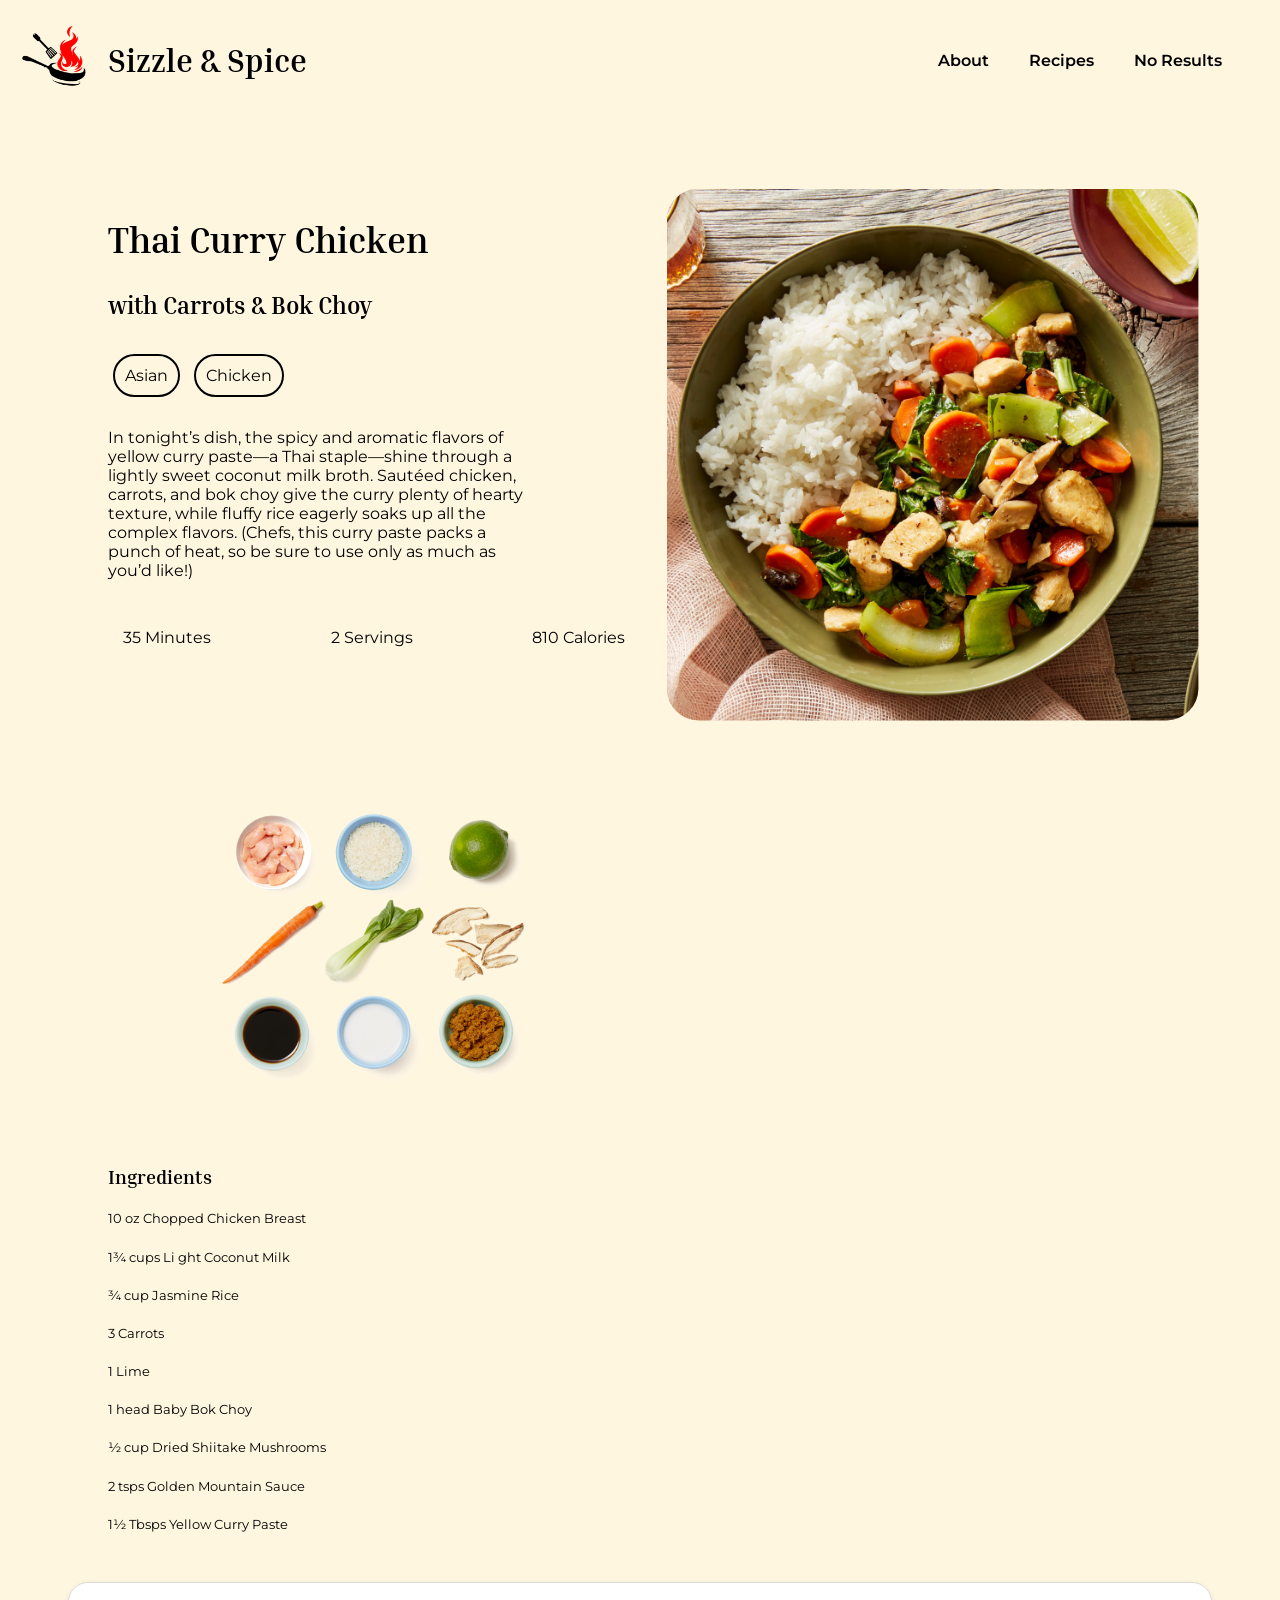
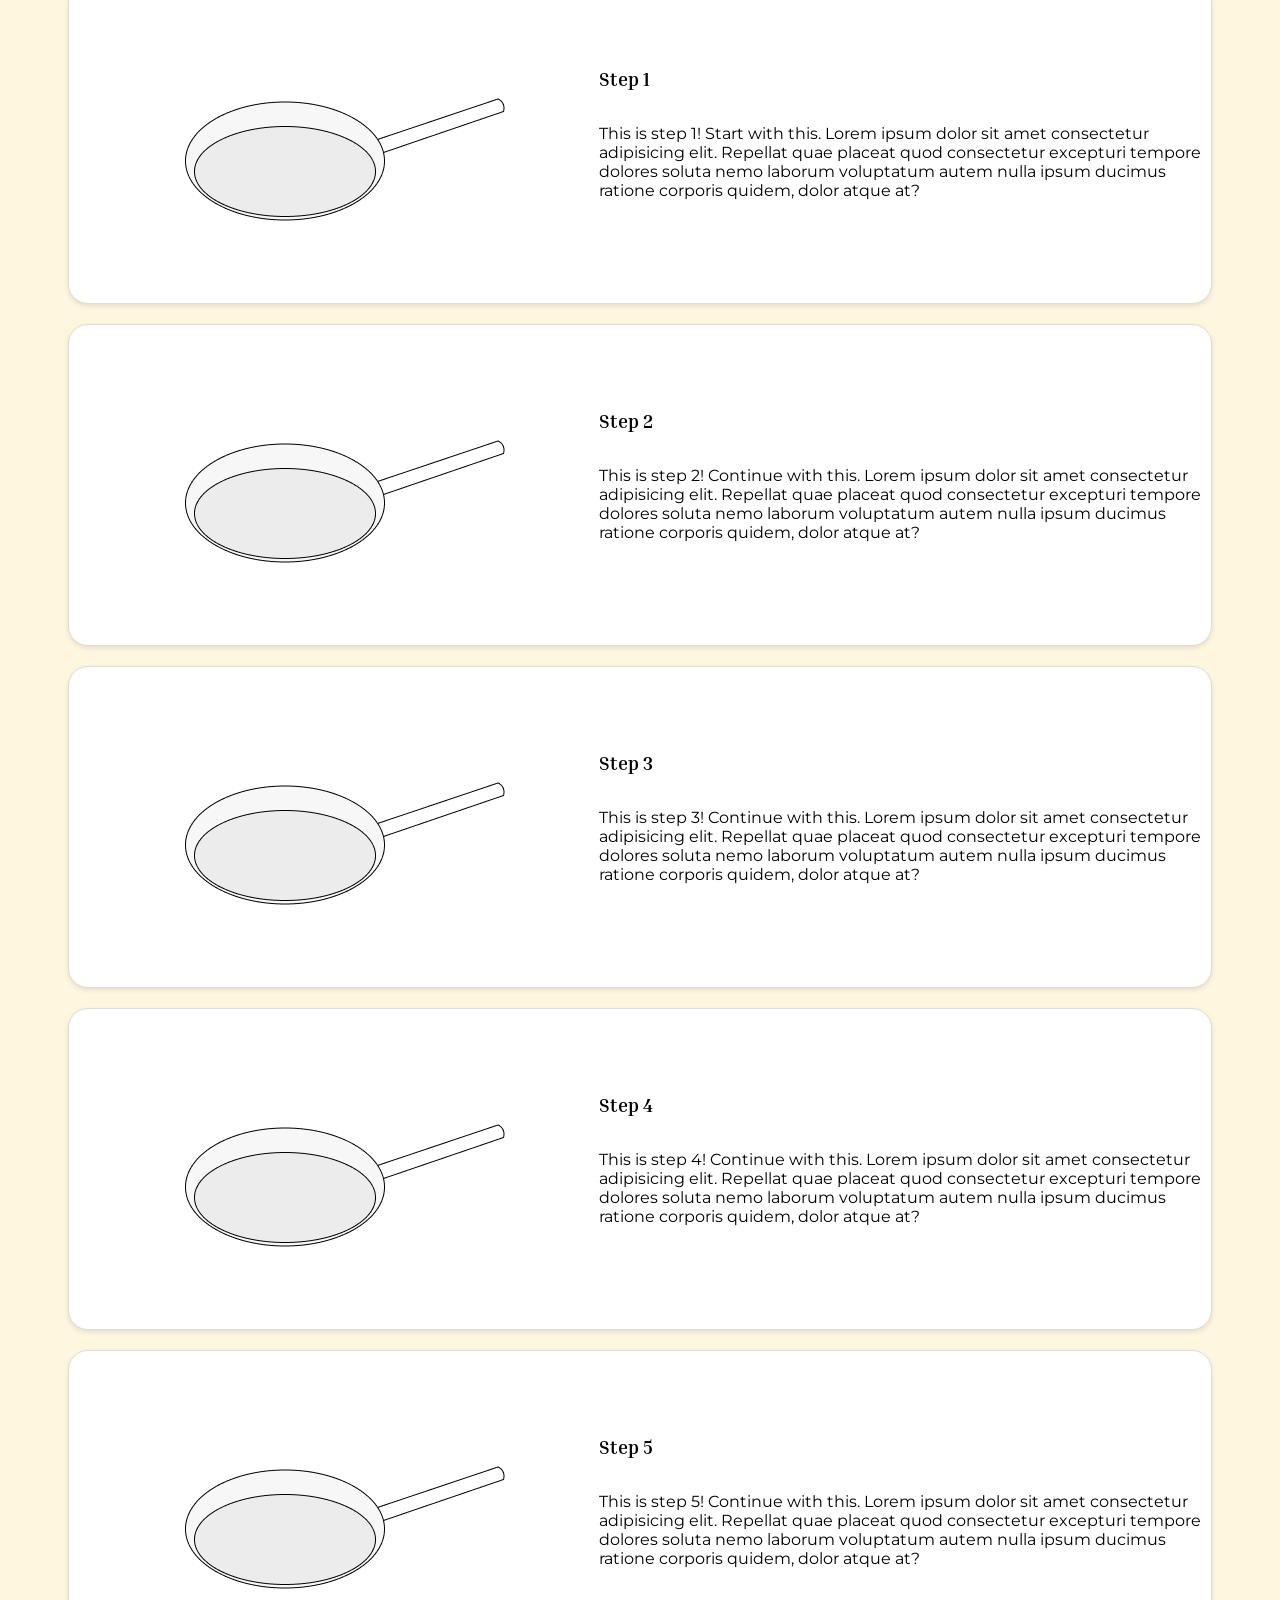
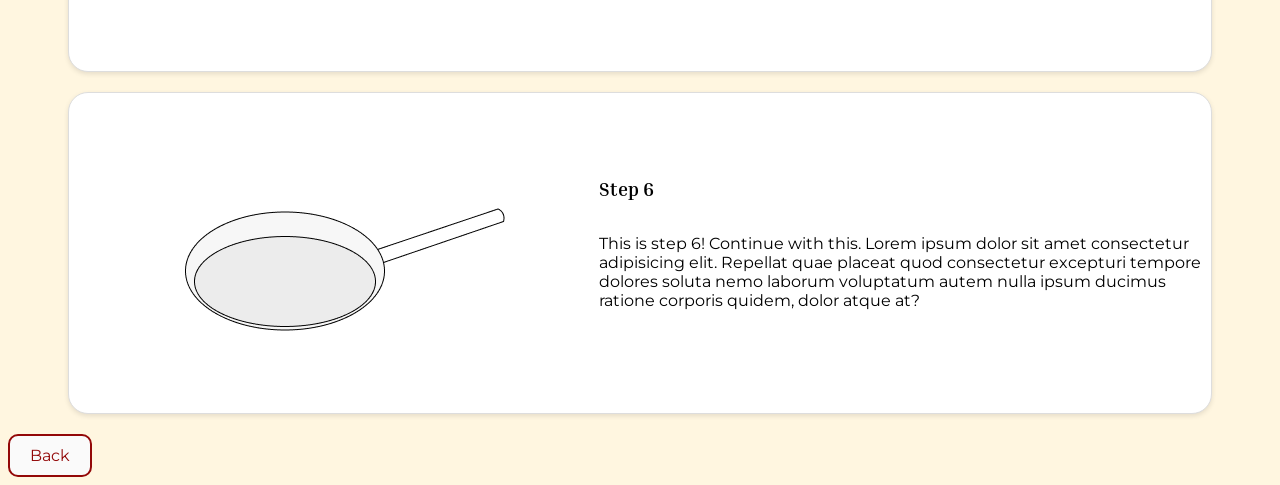
==== commit 54eb5984: "add home details" ====
--- a/recipe.html
+++ b/recipe.html
@@ -44,10 +44,8 @@
             <img src="assets/Thai-Curry-Chicken-hi-res.jpg" alt="Thai-Curry-Chicken">
         </div>
         
-        <div class="hero-and-info"></div>
-            <div>
-                <img src="assets/ingredients.png" alt="ingredients" class="ing-image">
-            </div>
+        <div class="ingredients"></div>
+            <img src="assets/ingredients.png" alt="ingredients" class="ing-image">
             <div>
                 <h3>Ingredients</h3>
                 <h5> 10 oz Chopped Chicken Breast </h5>
@@ -123,5 +121,11 @@
                 </p>
             </div>
         </div>
+        
     </section>
-    +    
+
+    <a href="recipe.html" class="back-button">Back</a>
+
+
+</body>
--- a/styles.css
+++ b/styles.css
@@ -1,36 +1,3 @@
-/* Fonts */
-.inria-serif-light {
-    font-family: "Inria Serif", serif;
-    font-weight: 300;
-    font-style: normal;
-}
-.inria-serif-regular {
-    font-family: "Inria Serif", serif;
-    font-weight: 400;
-    font-style: normal;
-}
-.inria-serif-bold {
-    font-family: "Inria Serif", serif;
-    font-weight: 700;
-    font-style: normal;
-}
-.inria-serif-light-italic {
-    font-family: "Inria Serif", serif;
-    font-weight: 300;
-    font-style: italic;
-}
-.inria-serif-regular-italic {
-    font-family: "Inria Serif", serif;
-    font-weight: 400;
-    font-style: italic;
-}
-.inria-serif-bold-italic {
-    font-family: "Inria Serif", serif;
-    font-weight: 700;
-    font-style: italic;
-}
-
-
 /* Colors */
 :root {
     --chili:#930808;
@@ -49,7 +16,6 @@
 
 body {
     background-color: var(--aloo);
-
 }
 
 h1, h2, h3{
@@ -63,12 +29,91 @@
     /* font-family: "Raleway"; */
 }
 
-.recipe.row{
+.tagline {
+    display: flex;
+    justify-content: center;
+}
+
+.search {
+    display: flex;
+    flex-direction: column;
+    justify-content: center;
+    align-items: center;
+    width: 100%;
+}
+
+.search-bar {
+    display: flex;
+    justify-content: center;
+    align-items: center;
+    margin: 20px;
+    width: 100%;
+    max-width: 500px;
+}
+
+.search-bar input {
+    padding: 10px;
+    font-family: "Montserrat";
+    font-size: 16px;
+    border: 2px solid var(--turmeric);
+    border-radius: 30px 0px 0px 30px;
+    width: 80%;   
+    max-width: 400px;
+    outline: none;
+    border-right: none;
+}
+
+.search-bar button {
+    background-color: var(--saffron);
+    color: var(--rice);
+    border: 3px solid var(--turmeric);
+    border-left: none;
+    border-radius: 0px 30px 30px 0;
+    padding: 10px 20px;
+    cursor: pointer;
+    font-family: "Montserrat";
+    font-weight: 500;
+    outline: none;
+    width: 20%;  
+    max-width: 100px;  
+}
+
+.search-bar button:hover {
+    background-color: var(--chili);
+}
+
+#error-message {
+    margin-top: 10px;
+    font-family: "Montserrat";
+    text-align: center;
+    color: var(--chili);
+    width: 100%;
+    max-width: 500px; 
+    padding: 5px;
+}
+
+.filter {
+    display: flex;
+    max-width: fit-content;
+    padding: 10%;
+    justify-items: center;
+}
+
+.recipes{
+    display: flex;
+    justify-content: center;
+}
+
+.recipe-row {
     display: grid;
-    grid-template-rows: auto;
-    justify-content: center;
-    margin: 0 10px;
-}
+    grid-template-columns: repeat(3, 1fr);
+    gap: 20px;
+    /* max-width: 1200px; */
+    width: 80%;
+    padding: 20px;
+    justify-items: center;
+}
+
 .recipe-card{
     border: 2px;
     color: var(--rice);
@@ -81,17 +126,18 @@
     box-shadow: 0px 8px 16px rgba(0, 0, 0, 0.2);
     display: grid;
     justify-items: center;
-    margin: 
+    /* margin:  */
     /* display: flex;
     justify-content: center;
     flex-direction: column; 
     flex-wrap: wrap;*/
+    padding: 5;
 }
 
 .recipe-card img {
     width: 100%;
     height: auto;
-    border-radius: 20px;
+    border-radius: 20px 20px 0 0;
     padding: 0px;
     /* if wanting border, make width 95% and padding 5px */
 }
@@ -103,6 +149,19 @@
 .recipe-card-title {
     line-height: 5px;
 }
+
+@media screen and (max-width: 768px) {
+    .recipe-row {
+        grid-template-columns: repeat(2, 1fr); 
+    }
+}
+
+@media screen and (max-width: 500px) {
+    .recipe-row {
+        grid-template-columns: 1fr;
+    }
+}
+
 
 .card-image img{
     width: 300px;
@@ -344,4 +403,25 @@
         margin-right: 0; /* Remove right margin on smaller screens */
         margin-bottom: 10px; /* Space below the image */
     }
-}+}
+
+
+.back-button {
+    /* display: inline-block; */
+    background-color: var(--rice); 
+    color: var(--chili); 
+    border: 2px solid #930808; 
+    border-radius: 10px; 
+    padding: 10px 20px; 
+    font-family: "Montserrat";
+    cursor: pointer; 
+    text-decoration: none; 
+    display: flex;
+    justify-content: center;
+    width: max-content;
+}
+
+.back-button:hover {
+    background-color: var(--chili);
+    color: var(--rice);
+}
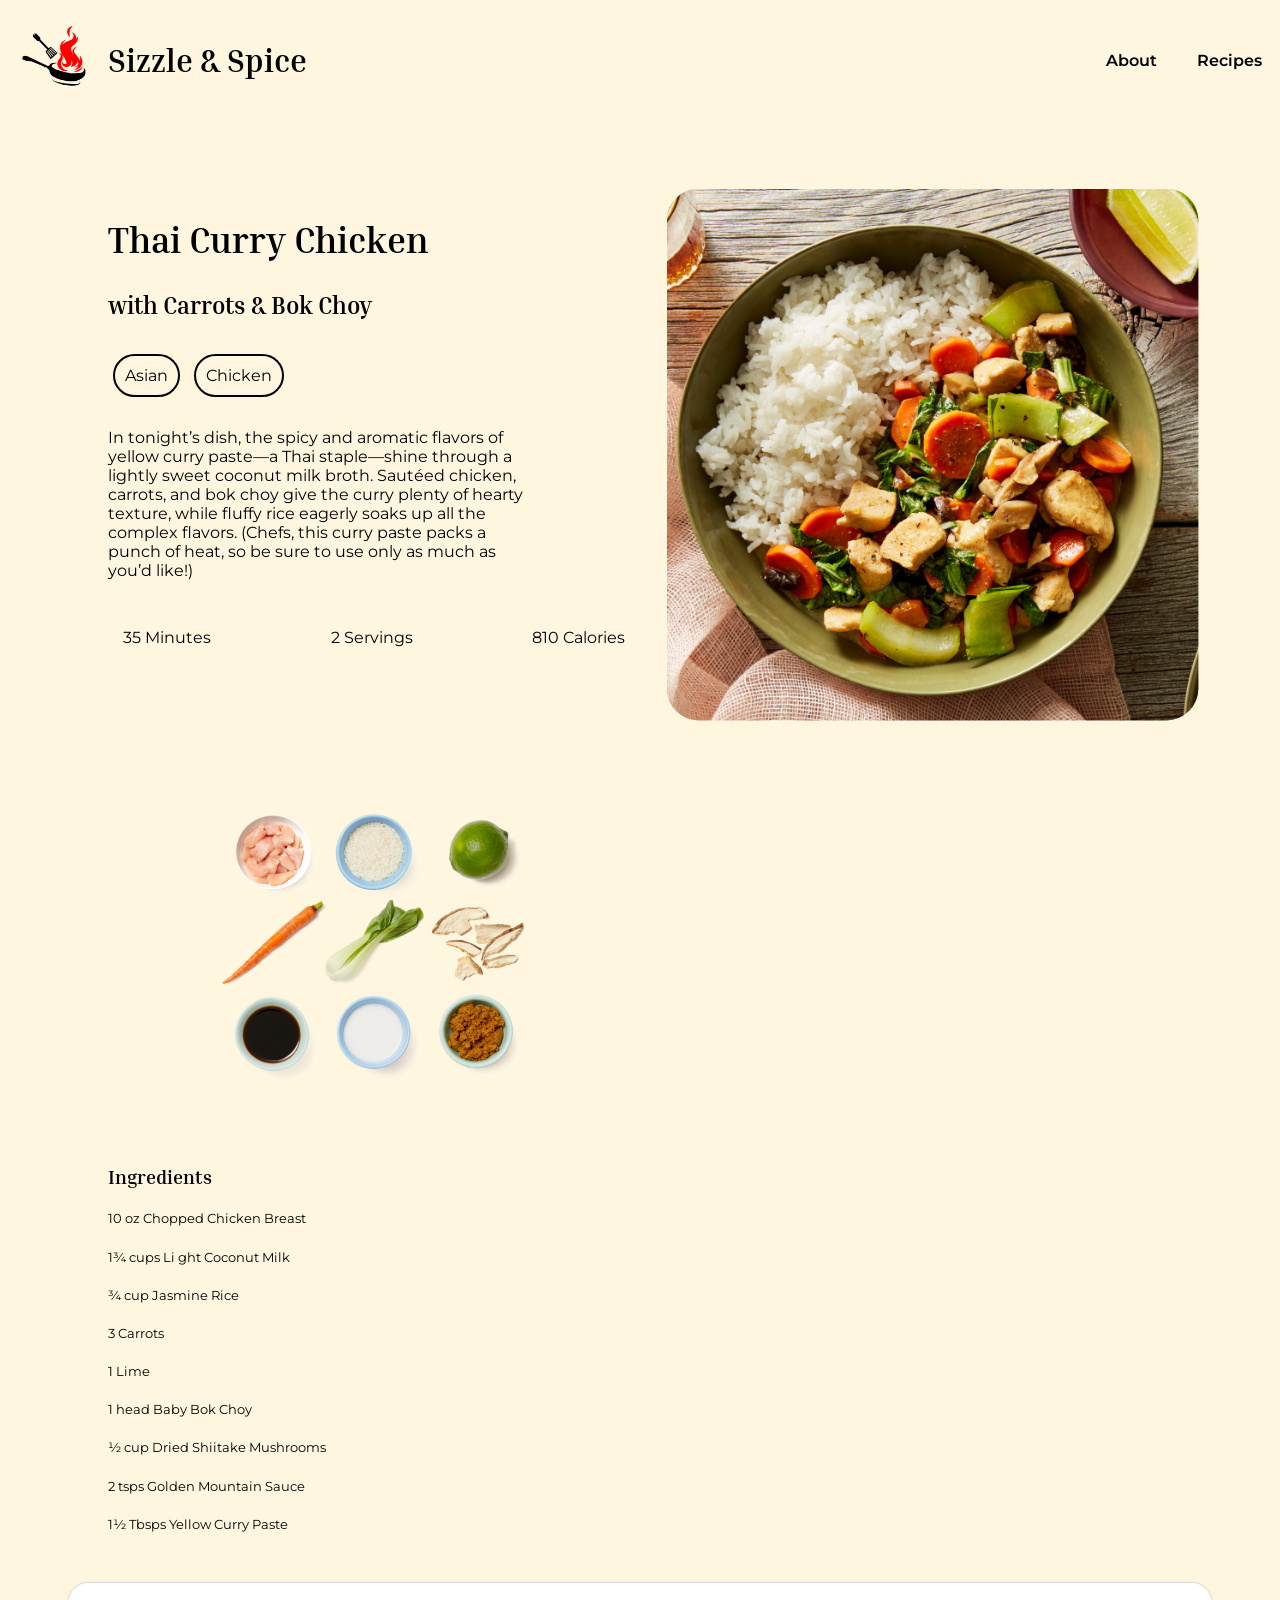
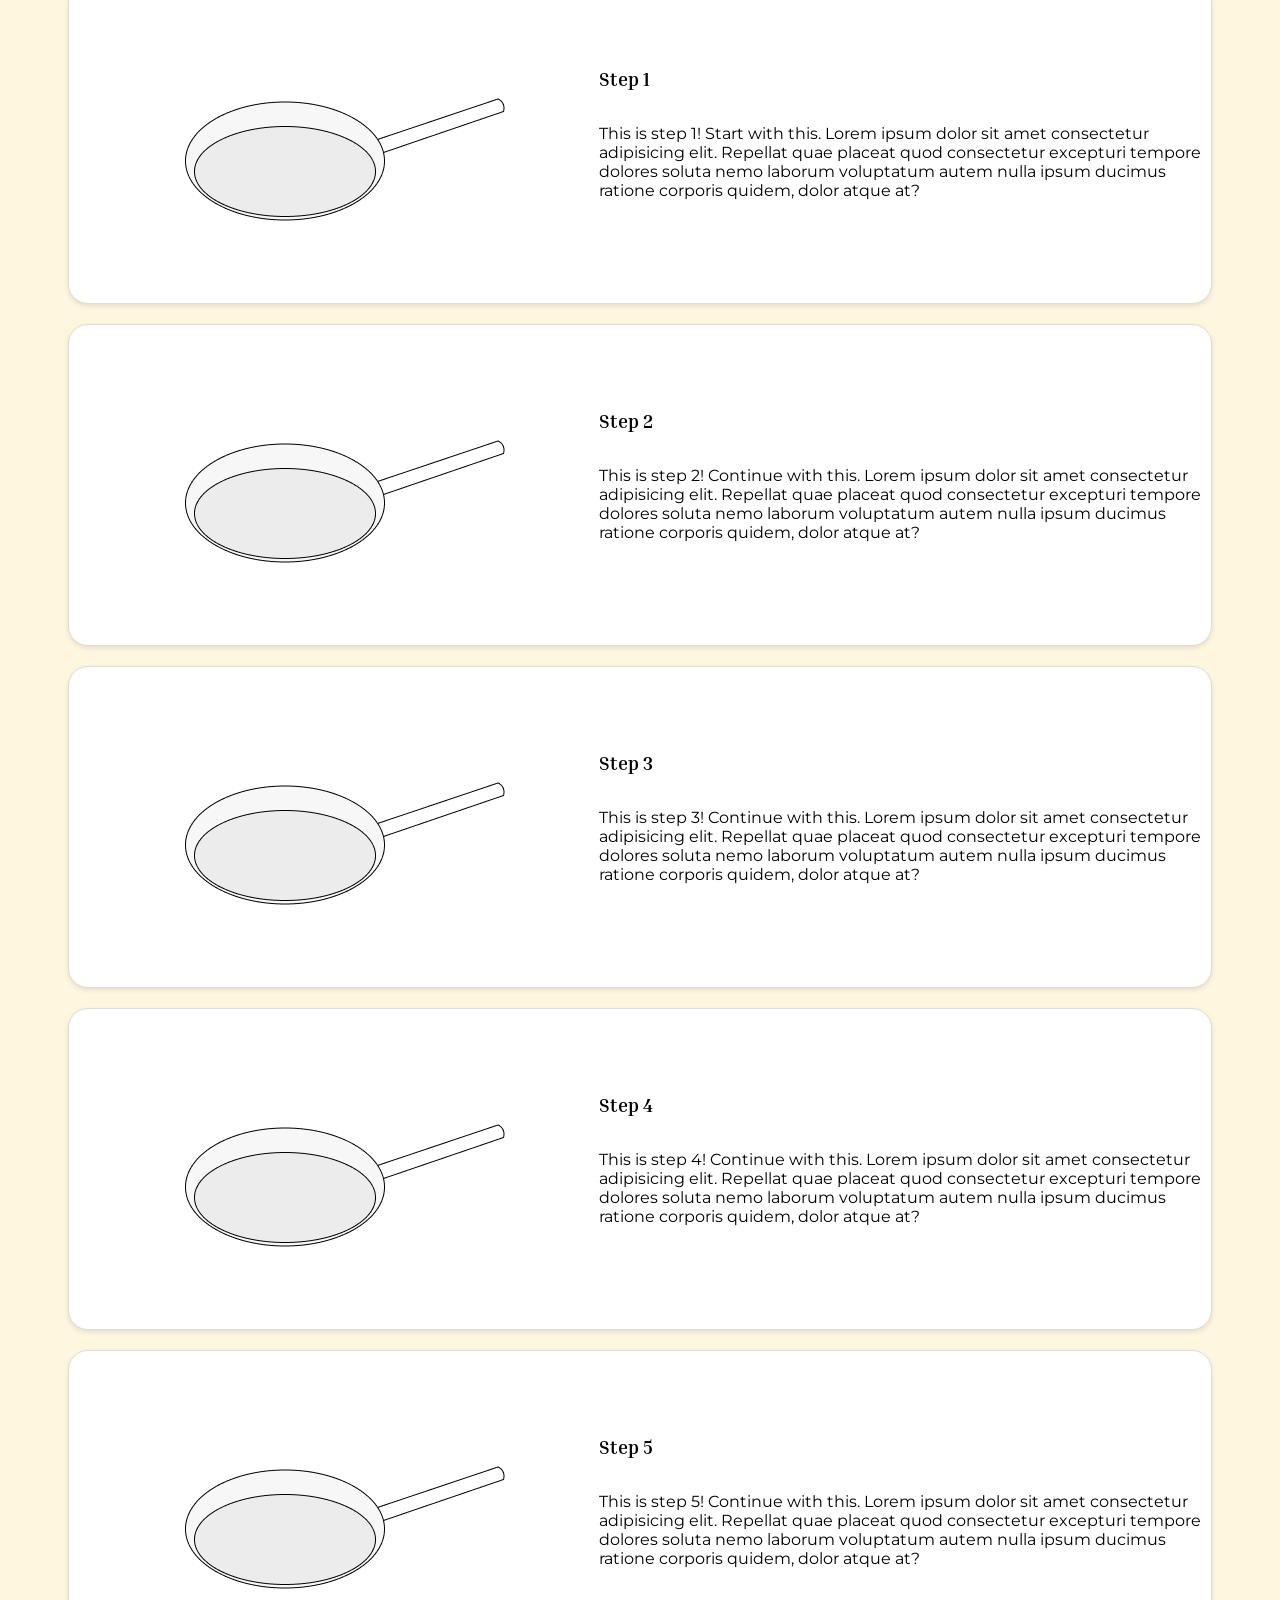
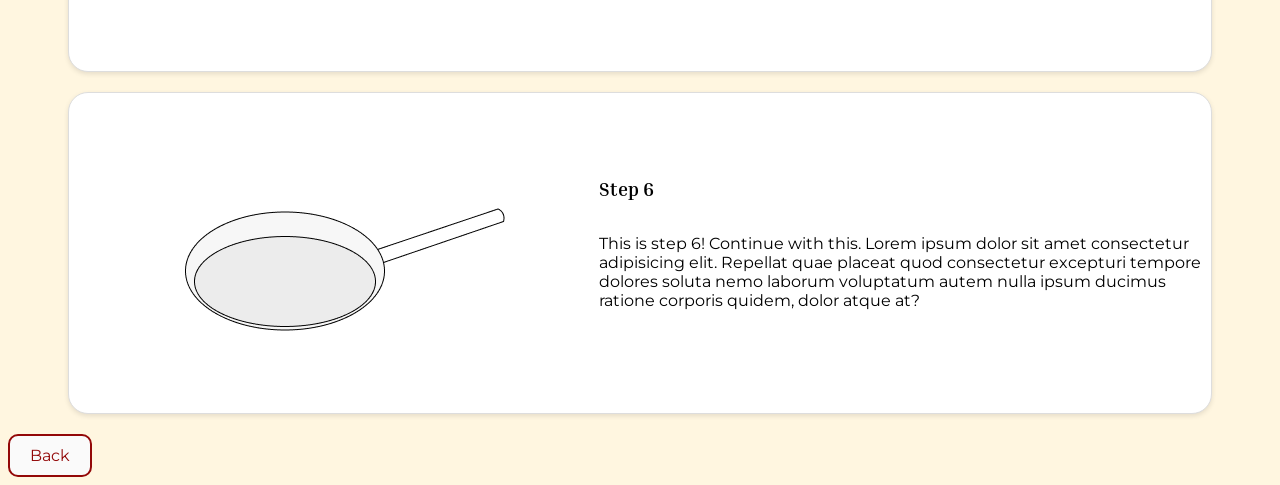
==== commit d26810f4: "update" ====
--- a/recipe.html
+++ b/recipe.html
@@ -18,8 +18,6 @@
         <nav>
             <a href="help.html">About</a>
             <a href="recipe.html">Recipes</a>
-            <a href="search.html">No Results</a>
-            <a href="filter"></a>
         </nav id="nav-menu">
         <button id="hamburger">
             <img src="assets/hamburger-menu.png" alt="Menu" style="width: 30px; height: 30px;">
@@ -45,7 +43,9 @@
         </div>
         
         <div class="ingredients"></div>
-            <img src="assets/ingredients.png" alt="ingredients" class="ing-image">
+            <div>
+                <img src="assets/ingredients.png" alt="ingredients" class="ing-image">
+            </div>
             <div>
                 <h3>Ingredients</h3>
                 <h5> 10 oz Chopped Chicken Breast </h5>
--- a/styles.css
+++ b/styles.css
@@ -186,6 +186,7 @@
     justify-content: space-between;
     align-items: center;
     position: sticky;
+    margin: 20 20 20 0;
 }
 
 nav {
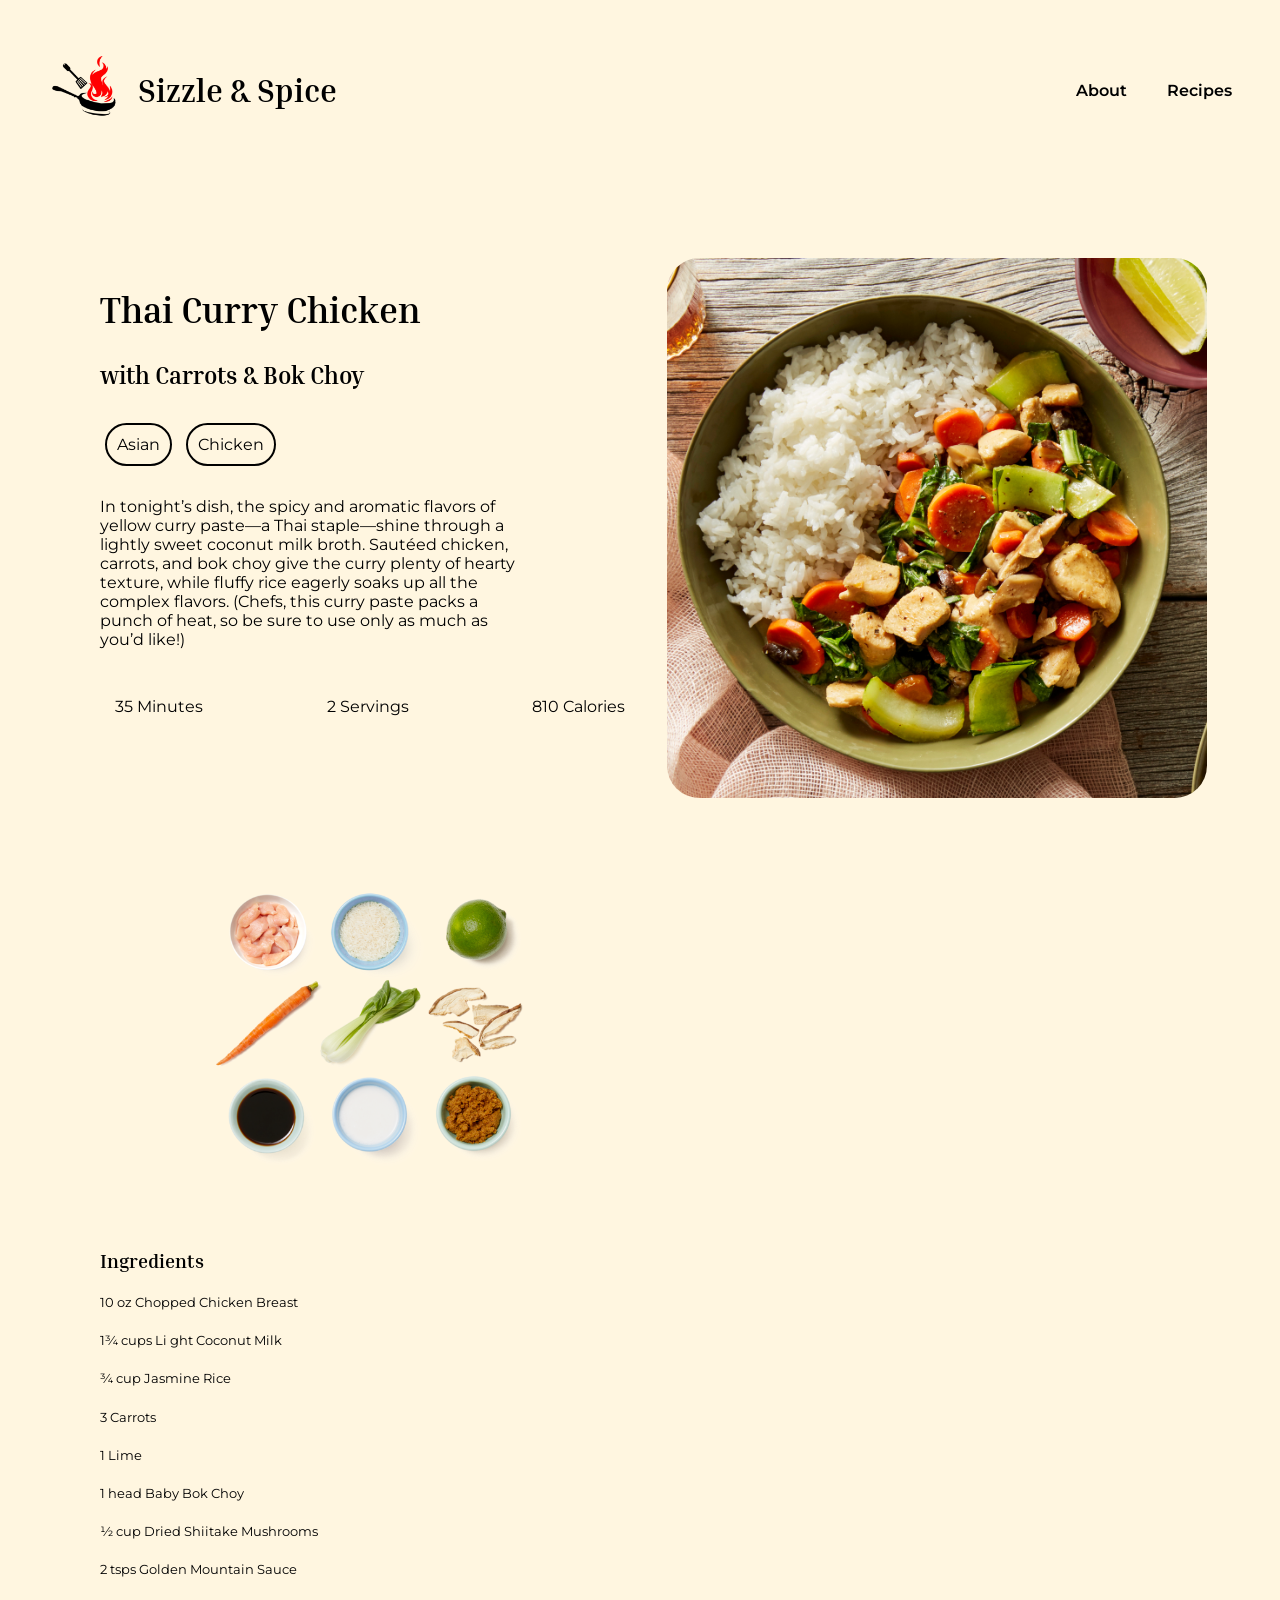
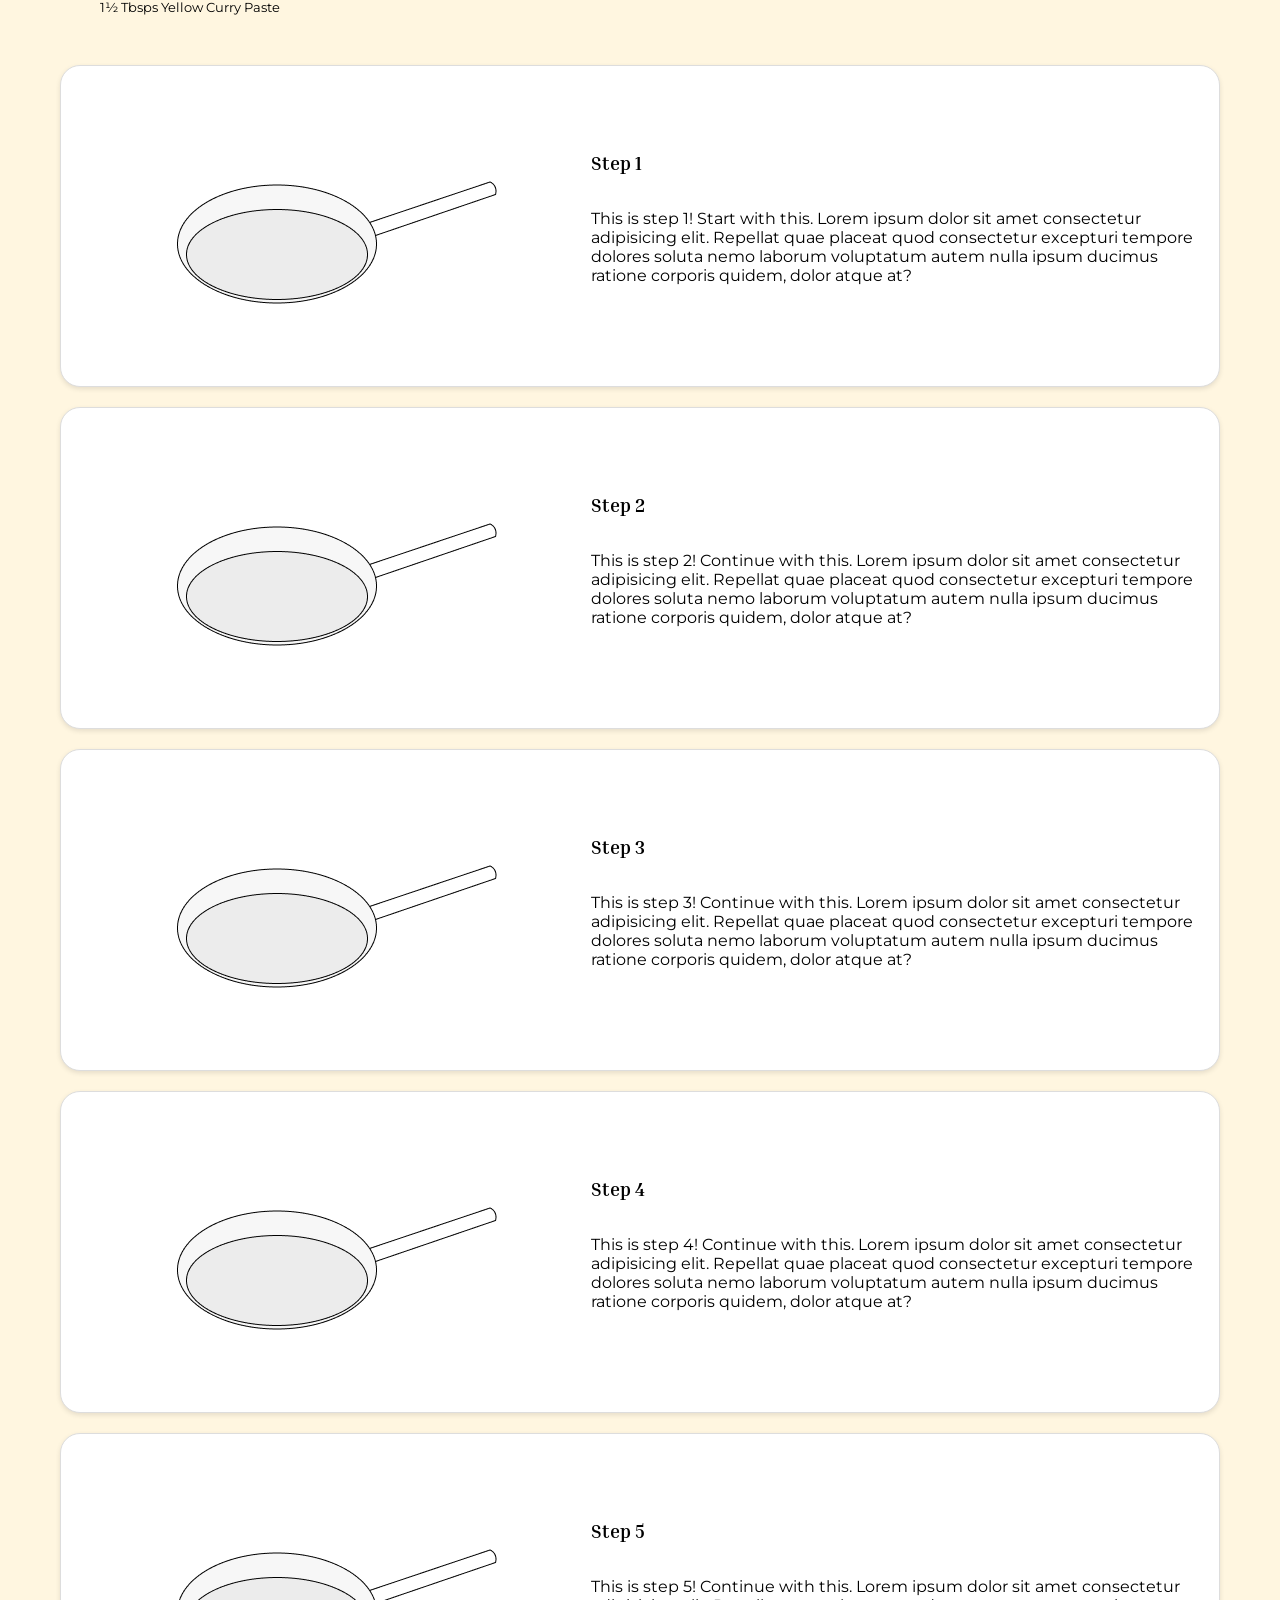
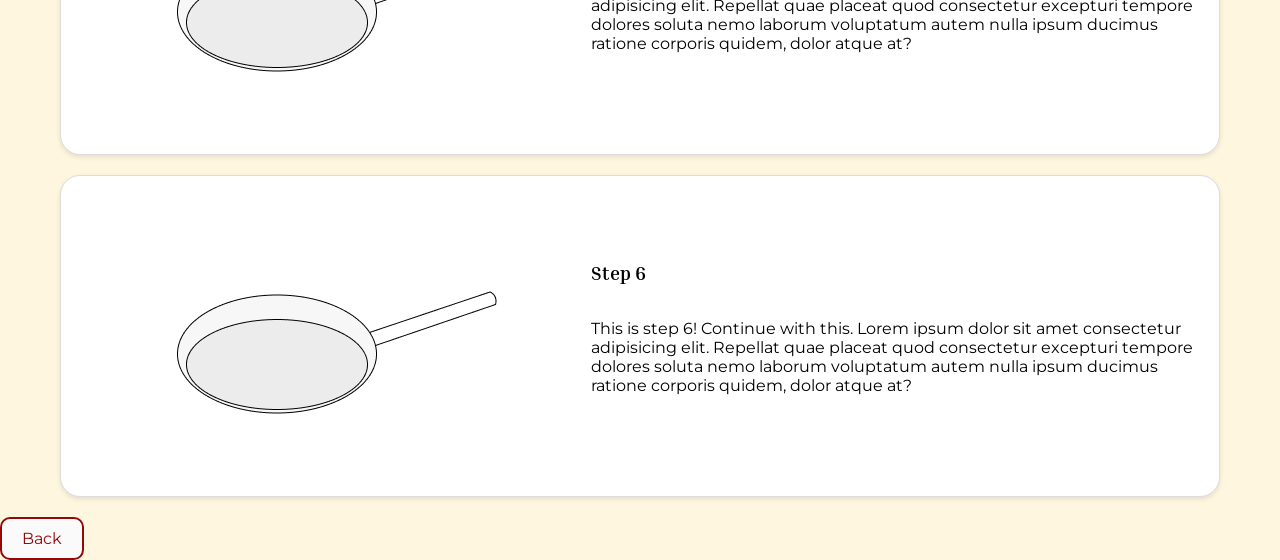
==== commit 72549654: "update!" ====
--- a/recipe.html
+++ b/recipe.html
@@ -16,7 +16,7 @@
         </a>
         <h1>Sizzle & Spice</h1>
         <nav>
-            <a href="help.html">About</a>
+            <a href="about.html">About</a>
             <a href="recipe.html">Recipes</a>
         </nav id="nav-menu">
         <button id="hamburger">
--- a/styles.css
+++ b/styles.css
@@ -16,6 +16,7 @@
 
 body {
     background-color: var(--aloo);
+    margin: 0%;
 }
 
 h1, h2, h3{
@@ -94,9 +95,16 @@
 
 .filter {
     display: flex;
-    max-width: fit-content;
-    padding: 10%;
-    justify-items: center;
+    flex-direction: column;
+    align-items: center;
+
+}
+
+.filter-buttons {
+    display: flex;
+    /* max-width: fit-content; */
+    padding: 5px;
+    justify-content: center;
 }
 
 .recipes{
@@ -186,7 +194,8 @@
     justify-content: space-between;
     align-items: center;
     position: sticky;
-    margin: 20 20 20 0;
+    margin: 30 50 0 50;
+    padding: 3%;
 }
 
 nav {
@@ -226,7 +235,36 @@
     padding: 5px 10px;
     transition: color 0.2s ease;
 }
-
+nav {
+    position: relative; /* Positioning for absolute children */
+}
+
+#hamburger {
+    display: none; /* Hide by default */
+}
+
+.menu-items {
+    display: none; /* Hide menu items by default */
+    position: absolute; /* Positioning for sliding effect */
+    top: 50px; /* Adjust based on your layout */
+    left: 0;
+    background-color: var(--aloo); /* Background color for the menu */
+    padding: 10px;
+    border-radius: 0 0 10px 10px; /* Rounded corners */
+    transition: transform 0.3s ease; /* Smooth transition */
+    transform: translateY(-20px); /* Start slightly above */
+}
+
+.menu-items.active {
+    display: block; /* Show the menu items when active */
+    transform: translateY(0); /* Slide down into view */
+}
+
+@media (max-width: 768px) {
+    #hamburger {
+        display: block; /* Show on smaller screens */
+    }
+}
 
 #hamburger {
     background-color: var(--aloo);
@@ -352,7 +390,7 @@
 
 .ingredients {
     display: grid;
-    grid-template-columns: 1fr 1fr;
+    grid-template-columns: repeat(2, 1fr); 
     gap: 20px;
 }
 
@@ -426,3 +464,10 @@
     background-color: var(--chili);
     color: var(--rice);
 }
+
+.about{
+    display: flex;
+    flex-direction: column;
+    margin: 0 50px;
+    align-items: center;
+}
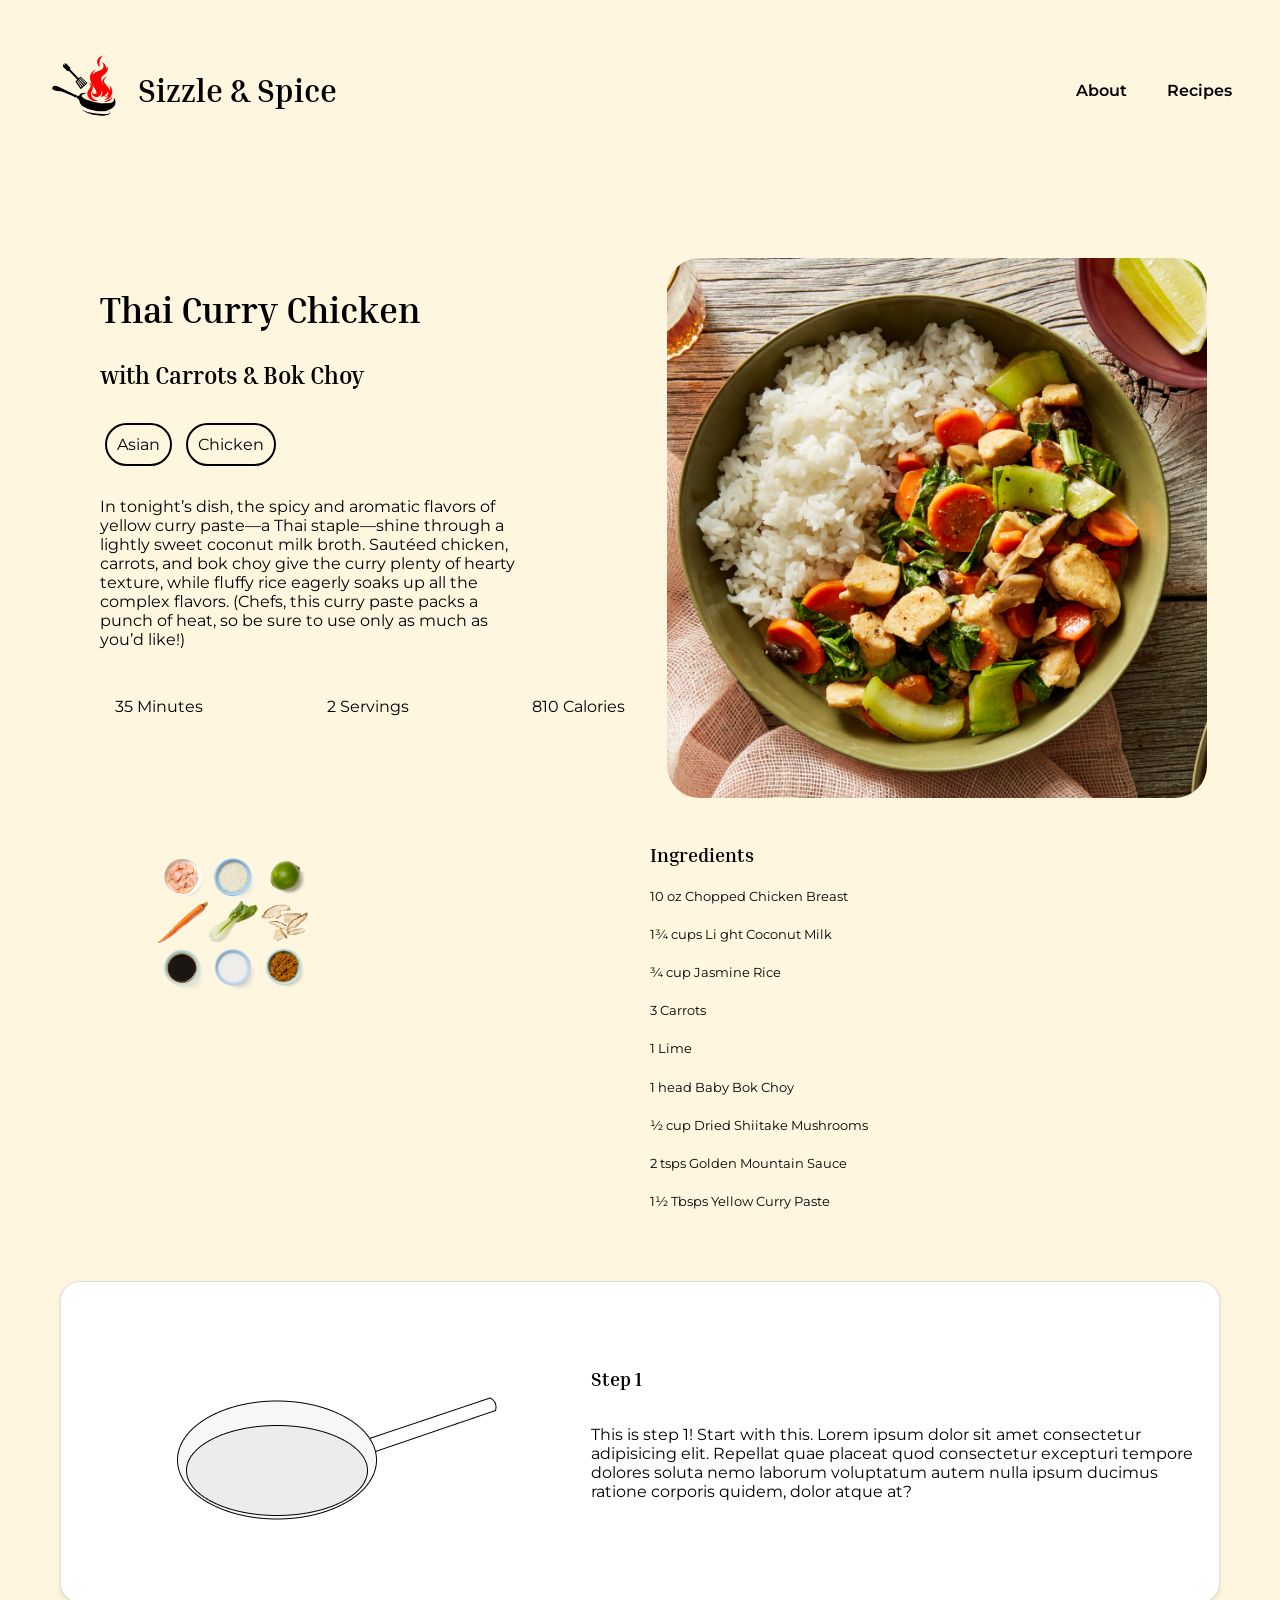
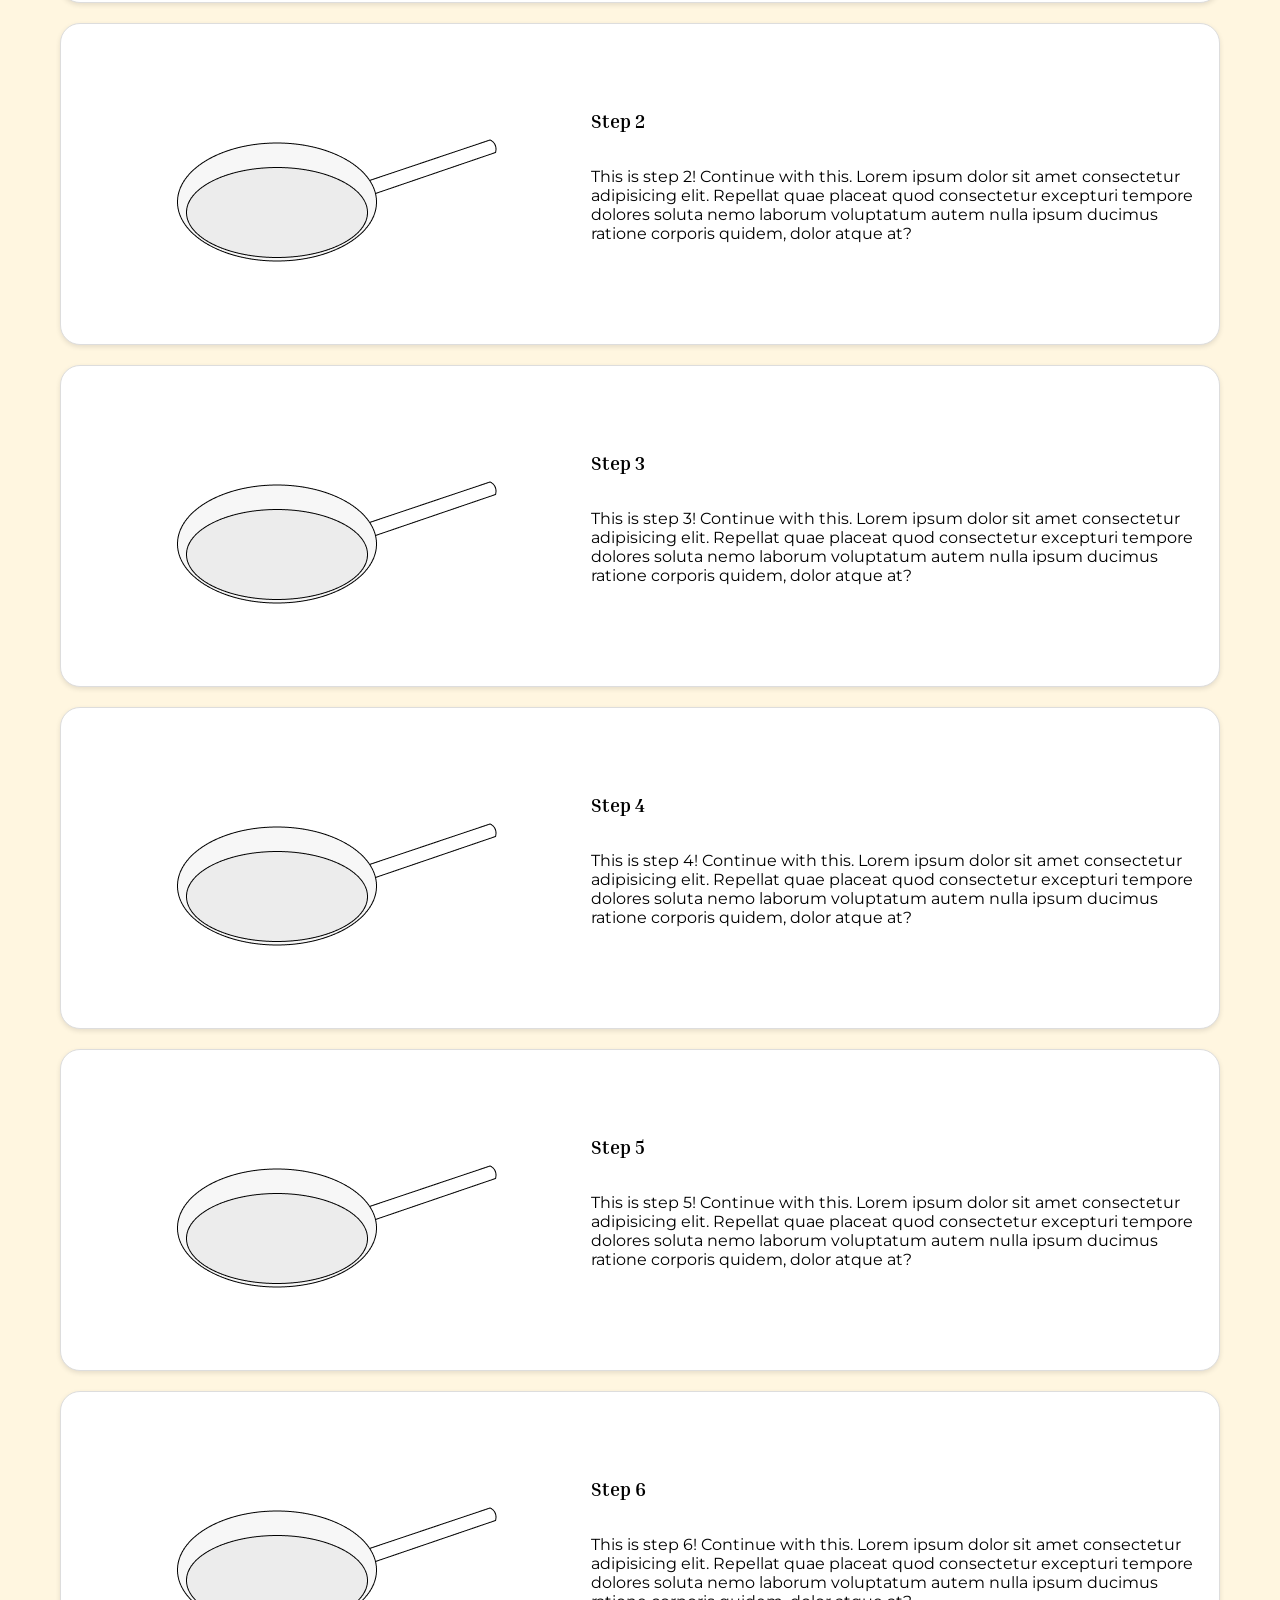
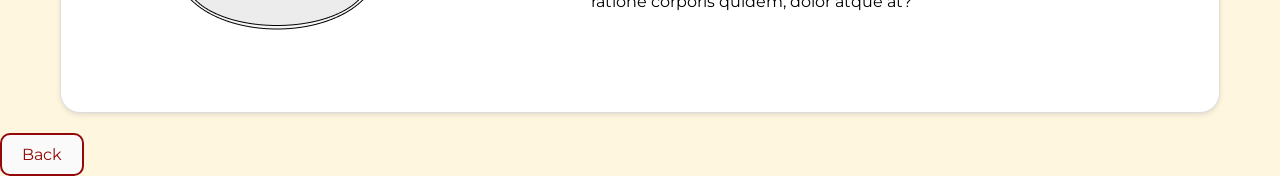
==== commit d0a8d420: "edit div spacing" ====
--- a/recipe.html
+++ b/recipe.html
@@ -10,122 +10,124 @@
     <link href="https://fonts.googleapis.com/css2?family=Inria+Serif:ital,wght@0,300;0,400;0,700;1,300;1,400;1,700&family=Montserrat:ital,wght@0,100..900;1,100..900&family=Open+Sans:ital,wght@0,300..800;1,300..800&family=Raleway:ital,wght@0,100..900;1,100..900&family=Roboto:ital,wght@0,100;0,300;0,400;0,500;0,700;0,900;1,100;1,300;1,400;1,500;1,700;1,900&display=swap" rel="stylesheet">
 </head>
 <body>
-    <header>
-        <a href="index.html">
-            <img src="assets/frying-pan-logo.png" alt="Website Logo" style="width:100px; height:auto;" class="logo">
-        </a>
-        <h1>Sizzle & Spice</h1>
-        <nav>
-            <a href="about.html">About</a>
-            <a href="recipe.html">Recipes</a>
-        </nav id="nav-menu">
-        <button id="hamburger">
-            <img src="assets/hamburger-menu.png" alt="Menu" style="width: 30px; height: 30px;">
-        </button>
-    </header>
+    <div class="main-container">
+
+        
+        <header>
+            <a href="index.html">
+                <img src="assets/frying-pan-logo.png" alt="Website Logo" style="width:100px; height:auto;" class="logo">
+            </a>
+            <h1>Sizzle & Spice</h1>
+            <nav>
+                <a href="about.html">About</a>
+                <a href="recipe.html">Recipes</a>
+            </nav id="nav-menu">
+            <button id="hamburger">
+                <img src="assets/hamburger-menu.png" alt="Menu" style="width: 30px; height: 30px;">
+            </button>
+        </header>
 
 
-    <section class="recipe-info">
-        <div class="hero-and-info">
-            <div class="side-info">
-                <h1 class="title"> Thai Curry Chicken </h1>
-                <h2 class="subtitle"> with Carrots & Bok Choy </h2>
-                <h4 class="cuisine">Asian</h4>
-                <h4 class="protein">Chicken</h4>
-                <p class="description">In tonight’s dish, the spicy and aromatic flavors of yellow curry paste—a Thai staple—shine through a lightly sweet coconut milk broth. Sautéed chicken, carrots, and bok choy give the curry plenty of hearty texture, while fluffy rice eagerly soaks up all the complex flavors. (Chefs, this curry paste packs a punch of heat, so be sure to use only as much as you’d like!)</p>
-                <div class="extra-info">
-                    <h4>35 Minutes</h4>
-                    <h4>2 Servings</h4>
-                    <h4>810 Calories</h4>
+        <section class="recipe-info">
+            <div class="hero-and-info">
+                <div class="side-info">
+                    <h1 class="title"> Thai Curry Chicken </h1>
+                    <h2 class="subtitle"> with Carrots & Bok Choy </h2>
+                    <h4 class="cuisine">Asian</h4>
+                    <h4 class="protein">Chicken</h4>
+                    <p class="description">In tonight’s dish, the spicy and aromatic flavors of yellow curry paste—a Thai staple—shine through a lightly sweet coconut milk broth. Sautéed chicken, carrots, and bok choy give the curry plenty of hearty texture, while fluffy rice eagerly soaks up all the complex flavors. (Chefs, this curry paste packs a punch of heat, so be sure to use only as much as you’d like!)</p>
+                    <div class="extra-info">
+                        <h4>35 Minutes</h4>
+                        <h4>2 Servings</h4>
+                        <h4>810 Calories</h4>
+                    </div>
+                </div>
+                <img src="assets/Thai-Curry-Chicken-hi-res.jpg" alt="Thai-Curry-Chicken">
+            </div>
+            
+            <div class="ingredients">
+                <div>
+                    <img src="assets/ingredients.png" salt="ingredients" class="ing-image">
+                </div>
+                <div>
+                    <h3>Ingredients</h3>
+                    <h5> 10 oz Chopped Chicken Breast </h5>
+                    <h5> 1¾ cups Li ght Coconut Milk </h5>
+                    <h5> ¾ cup Jasmine Rice </h5>
+                    <h5> 3 Carrots </h5>
+                    <h5> 1 Lime </h5>
+                    <h5> 1 head Baby Bok Choy </h5>
+                    <h5> ½ cup Dried Shiitake Mushrooms </h5>
+                    <h5> 2 tsps Golden Mountain Sauce </h5>
+                    <h5> 1½ Tbsps Yellow Curry Paste </h5>
                 </div>
             </div>
-            <img src="assets/Thai-Curry-Chicken-hi-res.jpg" alt="Thai-Curry-Chicken">
-        </div>
+        </section>
+        <section class="recipe-instructions">
+            <div class="steps">
+                <img src="assets/steps.png" alt="image of step">
+                <div class="text-content">
+                    <h3>Step 1</h3>
+                    <p>
+                        This is step 1! Start with this.
+                        Lorem ipsum dolor sit amet consectetur adipisicing elit. Repellat quae placeat quod consectetur excepturi tempore dolores soluta nemo laborum voluptatum autem nulla ipsum ducimus ratione corporis quidem, dolor atque at?
+                    </p>
+                </div>
+            </div>
+            <div class="steps">
+                <img src="assets/steps.png" alt="image of step">
+                <div class="text-content">
+                    <h3>Step 2</h3>
+                    <p>
+                        This is step 2! Continue with this.
+                        Lorem ipsum dolor sit amet consectetur adipisicing elit. Repellat quae placeat quod consectetur excepturi tempore dolores soluta nemo laborum voluptatum autem nulla ipsum ducimus ratione corporis quidem, dolor atque at?
+                    </p>
+                </div>
+            </div>
+            <div class="steps">
+                <img src="assets/steps.png" alt="image of step">
+                <div class="text-content">
+                    <h3>Step 3</h3>
+                    <p>
+                        This is step 3! Continue with this.
+                        Lorem ipsum dolor sit amet consectetur adipisicing elit. Repellat quae placeat quod consectetur excepturi tempore dolores soluta nemo laborum voluptatum autem nulla ipsum ducimus ratione corporis quidem, dolor atque at?
+                    </p>
+                </div>
+            </div>
+            <div class="steps">
+                <img src="assets/steps.png" alt="image of step">
+                <div class="text-content">
+                    <h3>Step 4</h3>
+                    <p>
+                        This is step 4! Continue with this.
+                        Lorem ipsum dolor sit amet consectetur adipisicing elit. Repellat quae placeat quod consectetur excepturi tempore dolores soluta nemo laborum voluptatum autem nulla ipsum ducimus ratione corporis quidem, dolor atque at?
+                    </p>
+                </div>
+            </div>
+            <div class="steps">
+                <img src="assets/steps.png" alt="image of step">
+                <div class="text-content">
+                    <h3>Step 5</h3>
+                    <p>
+                        This is step 5! Continue with this.
+                        Lorem ipsum dolor sit amet consectetur adipisicing elit. Repellat quae placeat quod consectetur excepturi tempore dolores soluta nemo laborum voluptatum autem nulla ipsum ducimus ratione corporis quidem, dolor atque at?
+                    </p>
+                </div>
+            </div>
+            <div class="steps">
+                <img src="assets/steps.png" alt="image of step">
+                <div class="text-content">
+                    <h3>Step 6</h3>
+                    <p>
+                        This is step 6! Continue with this.
+                        Lorem ipsum dolor sit amet consectetur adipisicing elit. Repellat quae placeat quod consectetur excepturi tempore dolores soluta nemo laborum voluptatum autem nulla ipsum ducimus ratione corporis quidem, dolor atque at?
+                    </p>
+                </div>
+            </div>
+            
+        </section>
         
-        <div class="ingredients"></div>
-            <div>
-                <img src="assets/ingredients.png" alt="ingredients" class="ing-image">
-            </div>
-            <div>
-                <h3>Ingredients</h3>
-                <h5> 10 oz Chopped Chicken Breast </h5>
-                <h5> 1¾ cups Li ght Coconut Milk </h5>
-                <h5> ¾ cup Jasmine Rice </h5>
-                <h5> 3 Carrots </h5>
-                <h5> 1 Lime </h5>
-                <h5> 1 head Baby Bok Choy </h5>
-                <h5> ½ cup Dried Shiitake Mushrooms </h5>
-                <h5> 2 tsps Golden Mountain Sauce </h5>
-                <h5> 1½ Tbsps Yellow Curry Paste </h5>
-            </div>
-        </div>
-    </section>
-    <section class="recipe-instructions">
-        <div class="steps">
-            <img src="assets/steps.png" alt="image of step">
-            <div class="text-content">
-                <h3>Step 1</h3>
-                <p>
-                    This is step 1! Start with this.
-                    Lorem ipsum dolor sit amet consectetur adipisicing elit. Repellat quae placeat quod consectetur excepturi tempore dolores soluta nemo laborum voluptatum autem nulla ipsum ducimus ratione corporis quidem, dolor atque at?
-                </p>
-            </div>
-        </div>
-        <div class="steps">
-            <img src="assets/steps.png" alt="image of step">
-            <div class="text-content">
-                <h3>Step 2</h3>
-                <p>
-                    This is step 2! Continue with this.
-                    Lorem ipsum dolor sit amet consectetur adipisicing elit. Repellat quae placeat quod consectetur excepturi tempore dolores soluta nemo laborum voluptatum autem nulla ipsum ducimus ratione corporis quidem, dolor atque at?
-                </p>
-            </div>
-        </div>
-        <div class="steps">
-            <img src="assets/steps.png" alt="image of step">
-            <div class="text-content">
-                <h3>Step 3</h3>
-                <p>
-                    This is step 3! Continue with this.
-                    Lorem ipsum dolor sit amet consectetur adipisicing elit. Repellat quae placeat quod consectetur excepturi tempore dolores soluta nemo laborum voluptatum autem nulla ipsum ducimus ratione corporis quidem, dolor atque at?
-                </p>
-            </div>
-        </div>
-        <div class="steps">
-            <img src="assets/steps.png" alt="image of step">
-            <div class="text-content">
-                <h3>Step 4</h3>
-                <p>
-                    This is step 4! Continue with this.
-                    Lorem ipsum dolor sit amet consectetur adipisicing elit. Repellat quae placeat quod consectetur excepturi tempore dolores soluta nemo laborum voluptatum autem nulla ipsum ducimus ratione corporis quidem, dolor atque at?
-                </p>
-            </div>
-        </div>
-        <div class="steps">
-            <img src="assets/steps.png" alt="image of step">
-            <div class="text-content">
-                <h3>Step 5</h3>
-                <p>
-                    This is step 5! Continue with this.
-                    Lorem ipsum dolor sit amet consectetur adipisicing elit. Repellat quae placeat quod consectetur excepturi tempore dolores soluta nemo laborum voluptatum autem nulla ipsum ducimus ratione corporis quidem, dolor atque at?
-                </p>
-            </div>
-        </div>
-        <div class="steps">
-            <img src="assets/steps.png" alt="image of step">
-            <div class="text-content">
-                <h3>Step 6</h3>
-                <p>
-                    This is step 6! Continue with this.
-                    Lorem ipsum dolor sit amet consectetur adipisicing elit. Repellat quae placeat quod consectetur excepturi tempore dolores soluta nemo laborum voluptatum autem nulla ipsum ducimus ratione corporis quidem, dolor atque at?
-                </p>
-            </div>
-        </div>
-        
-    </section>
-    
 
-    <a href="recipe.html" class="back-button">Back</a>
-
-
+        <a href="index.html" class="back-button">Back</a>
+    </div>
 </body>
--- a/styles.css
+++ b/styles.css
@@ -18,6 +18,11 @@
     background-color: var(--aloo);
     margin: 0%;
 }
+
+.main-container {
+    
+}
+
 
 h1, h2, h3{
     font-family: "Inria Serif";
@@ -446,7 +451,6 @@
 
 
 .back-button {
-    /* display: inline-block; */
     background-color: var(--rice); 
     color: var(--chili); 
     border: 2px solid #930808; 
@@ -460,6 +464,7 @@
     width: max-content;
 }
 
+
 .back-button:hover {
     background-color: var(--chili);
     color: var(--rice);
